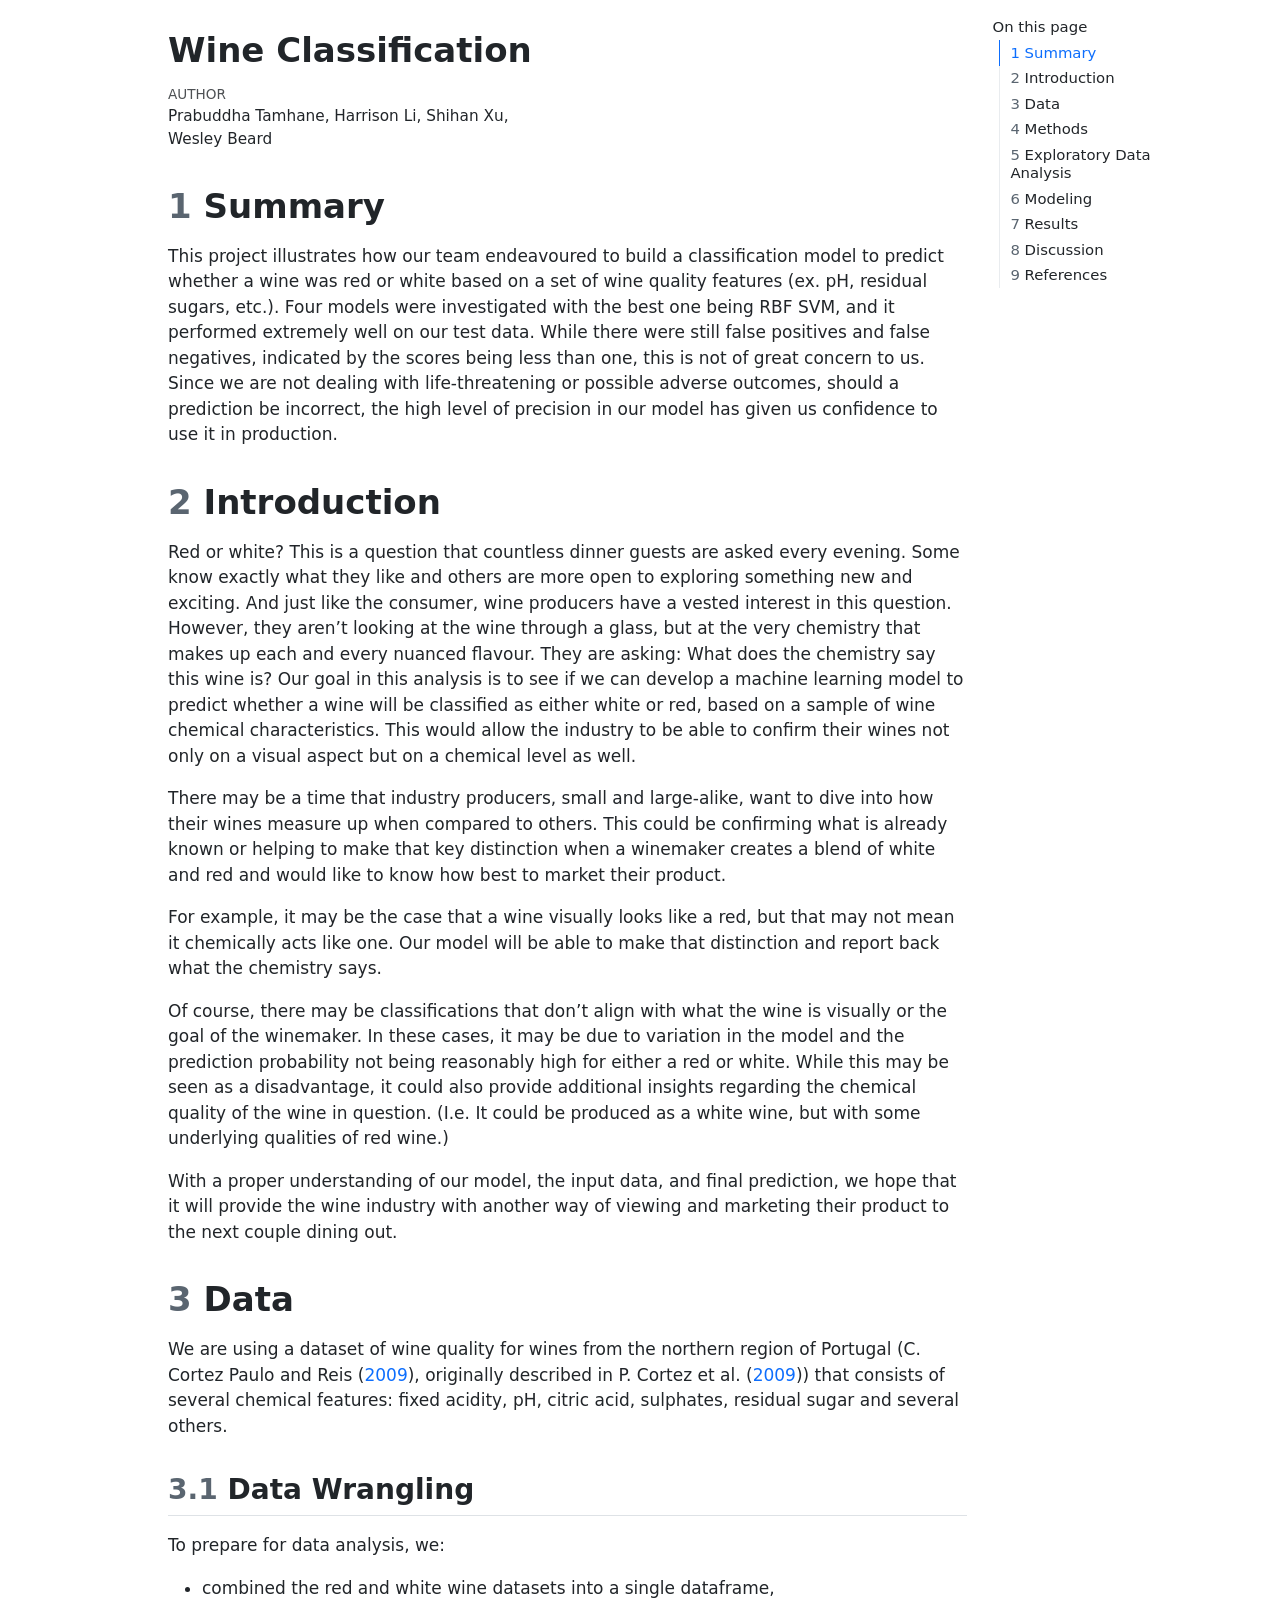
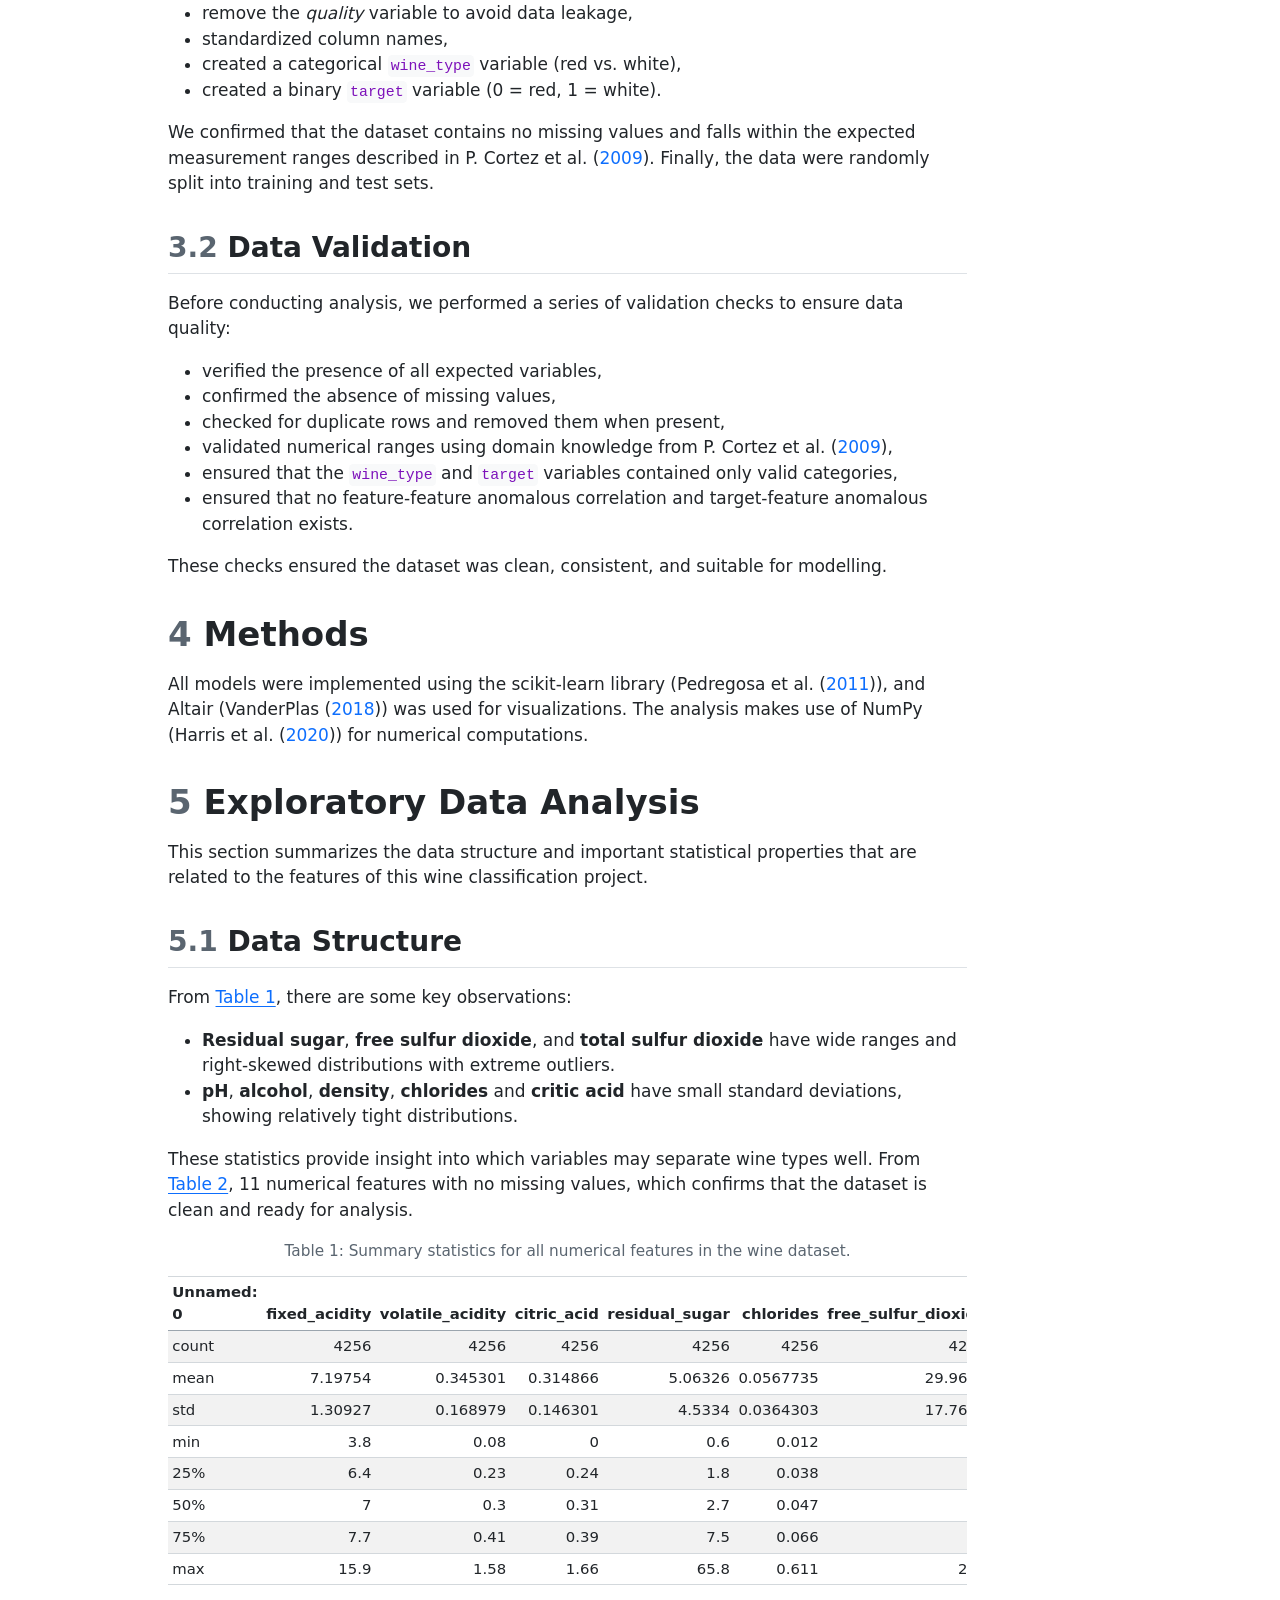
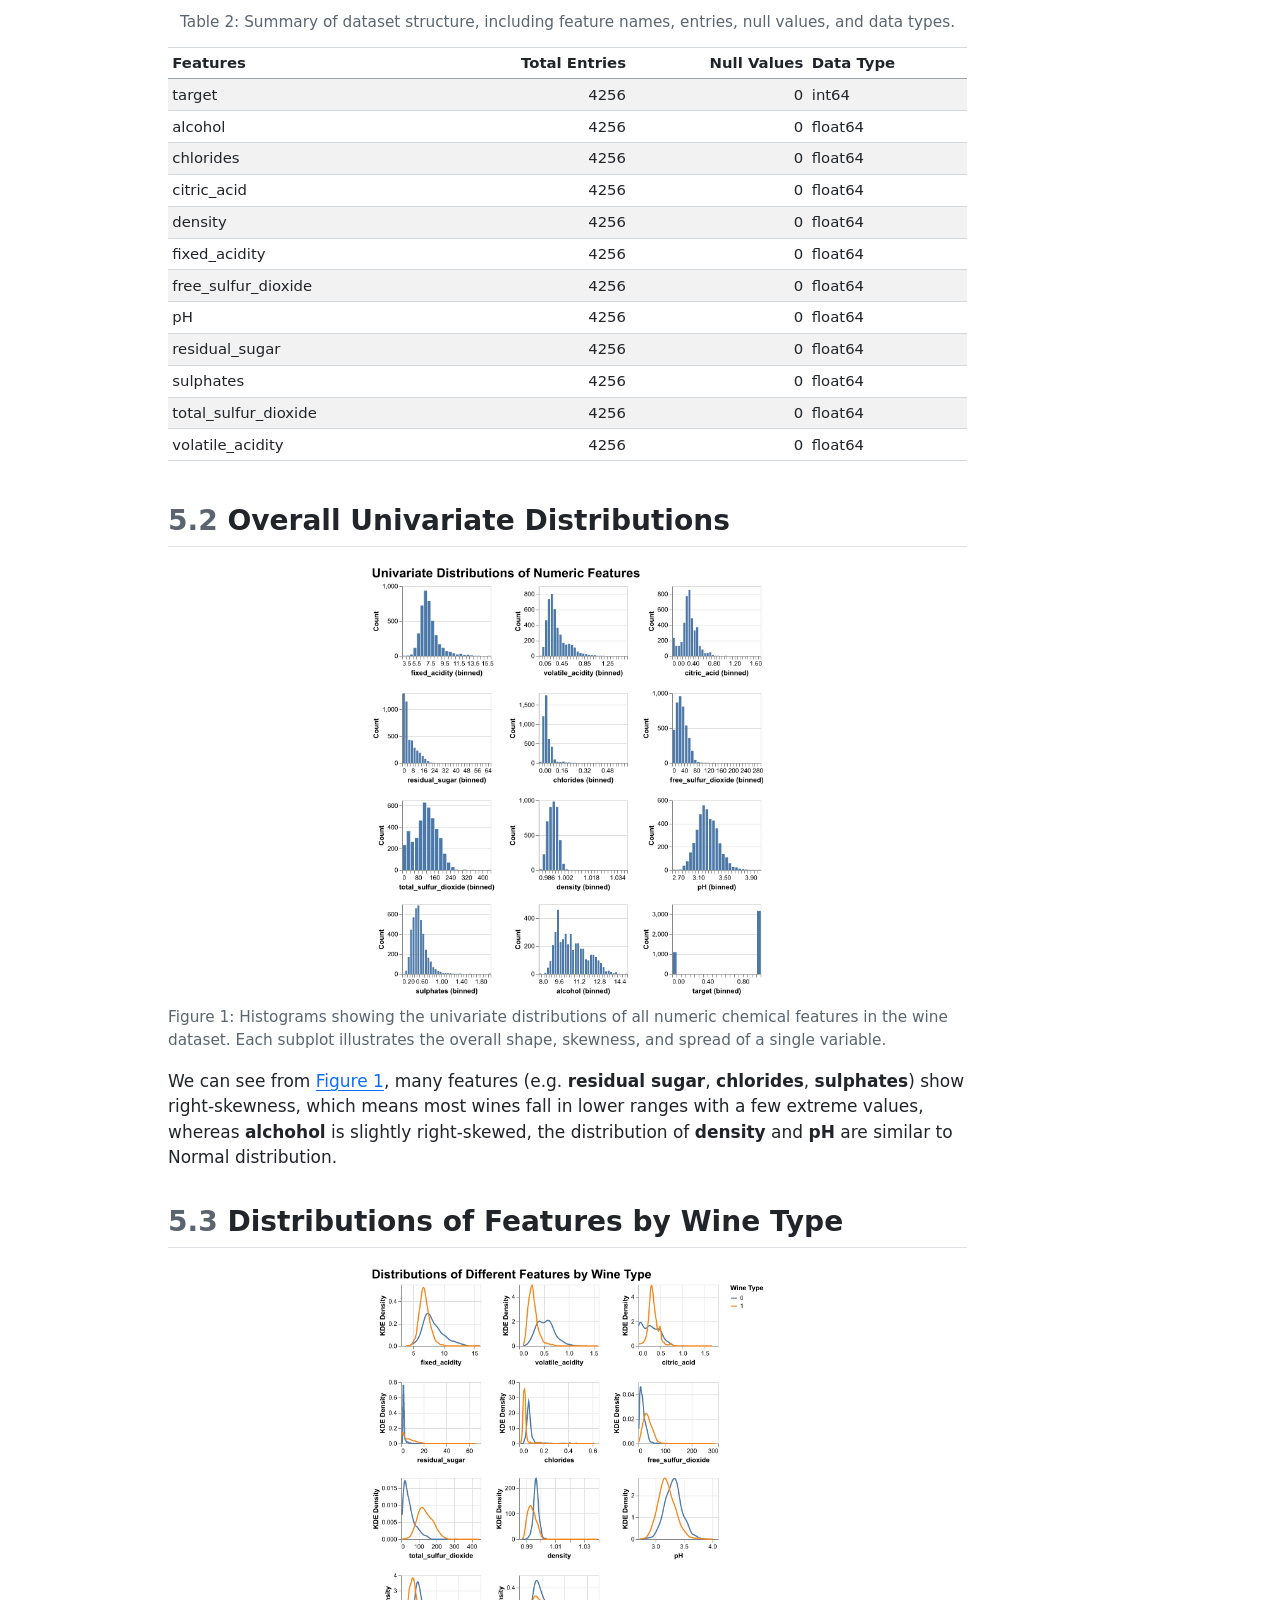
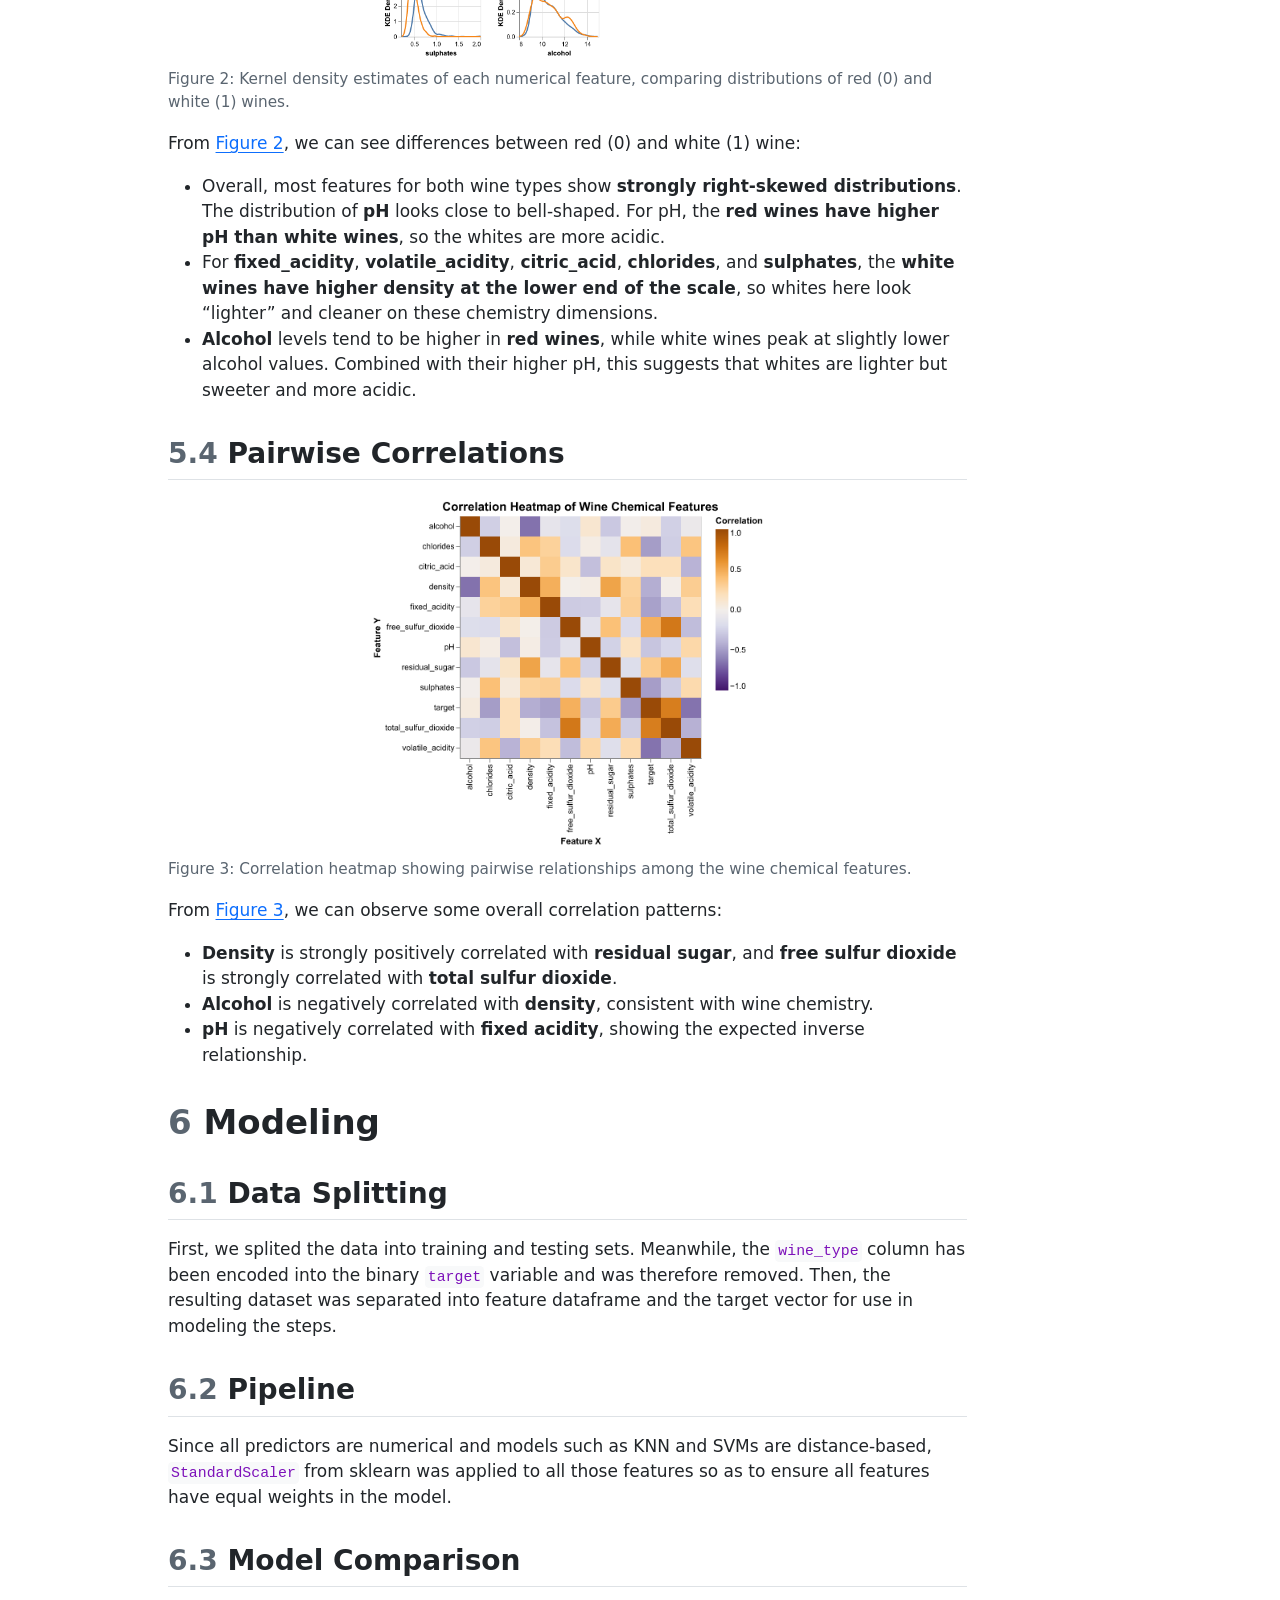
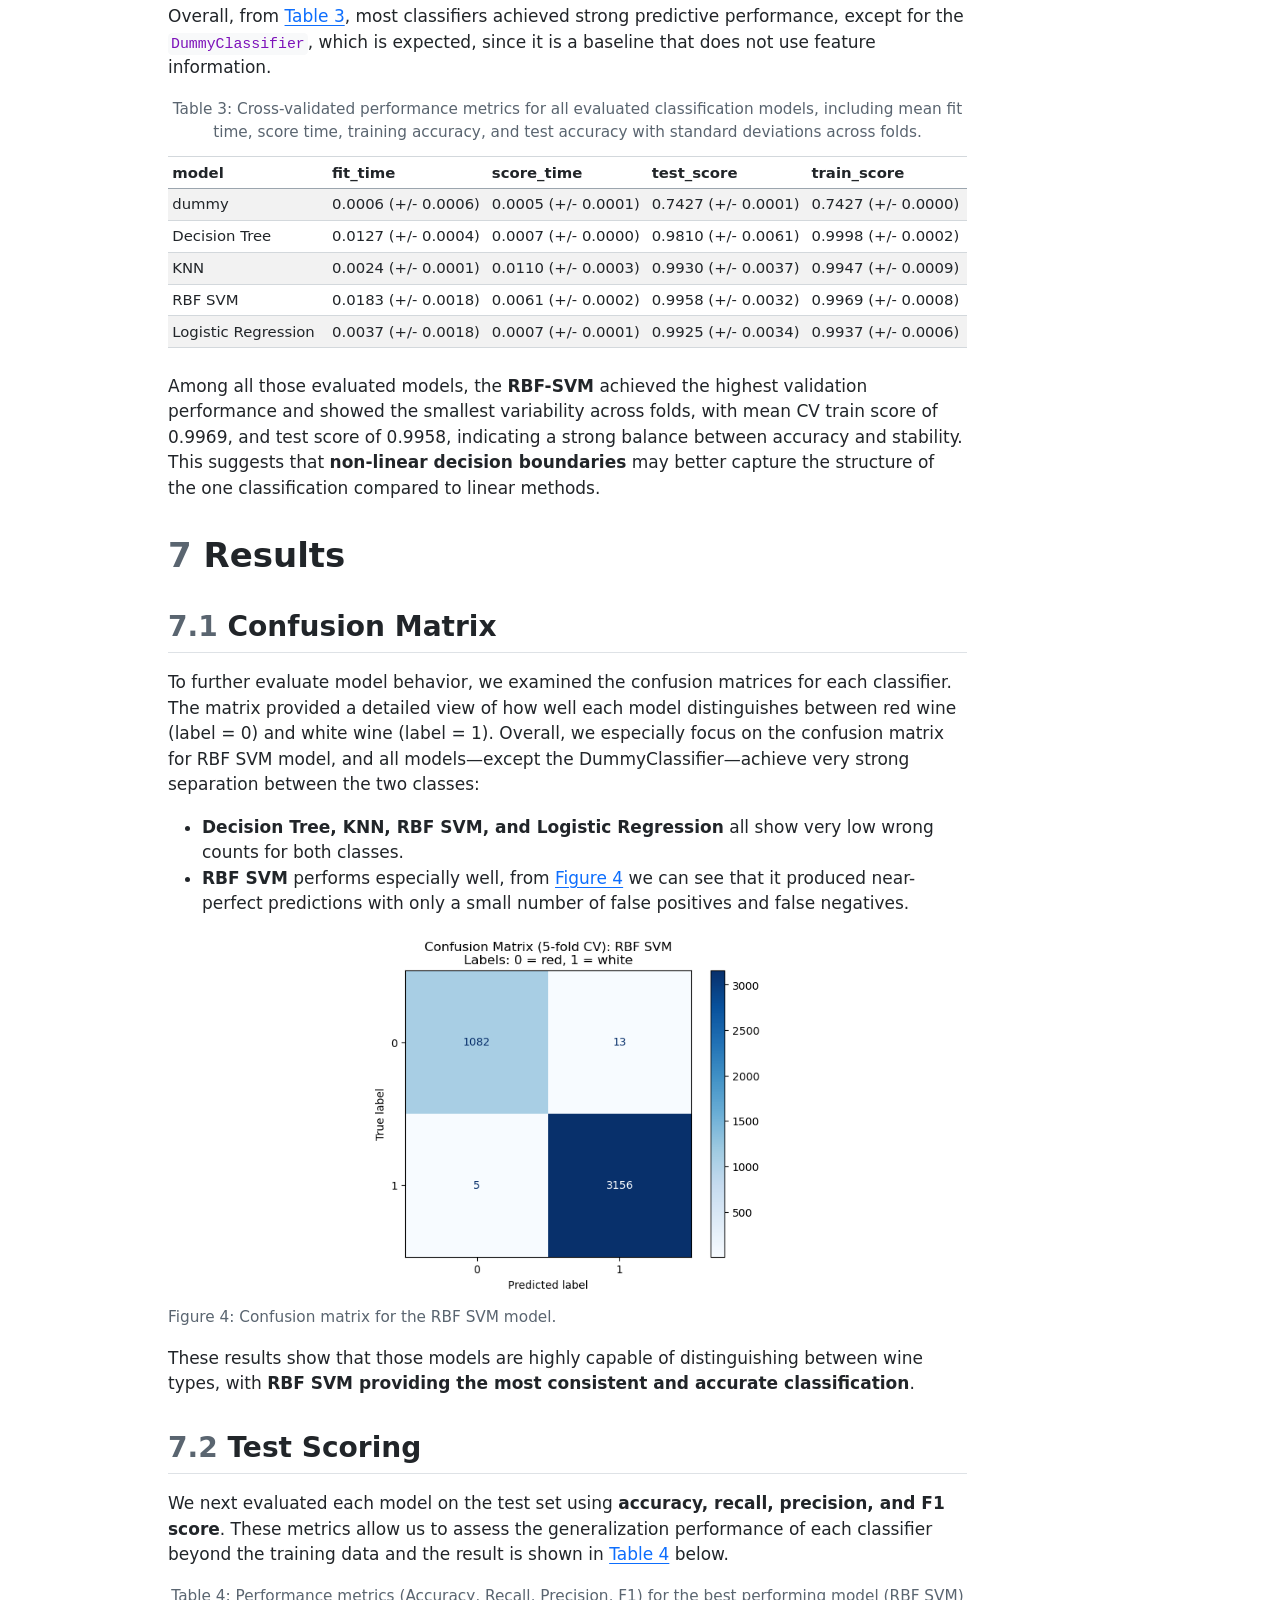
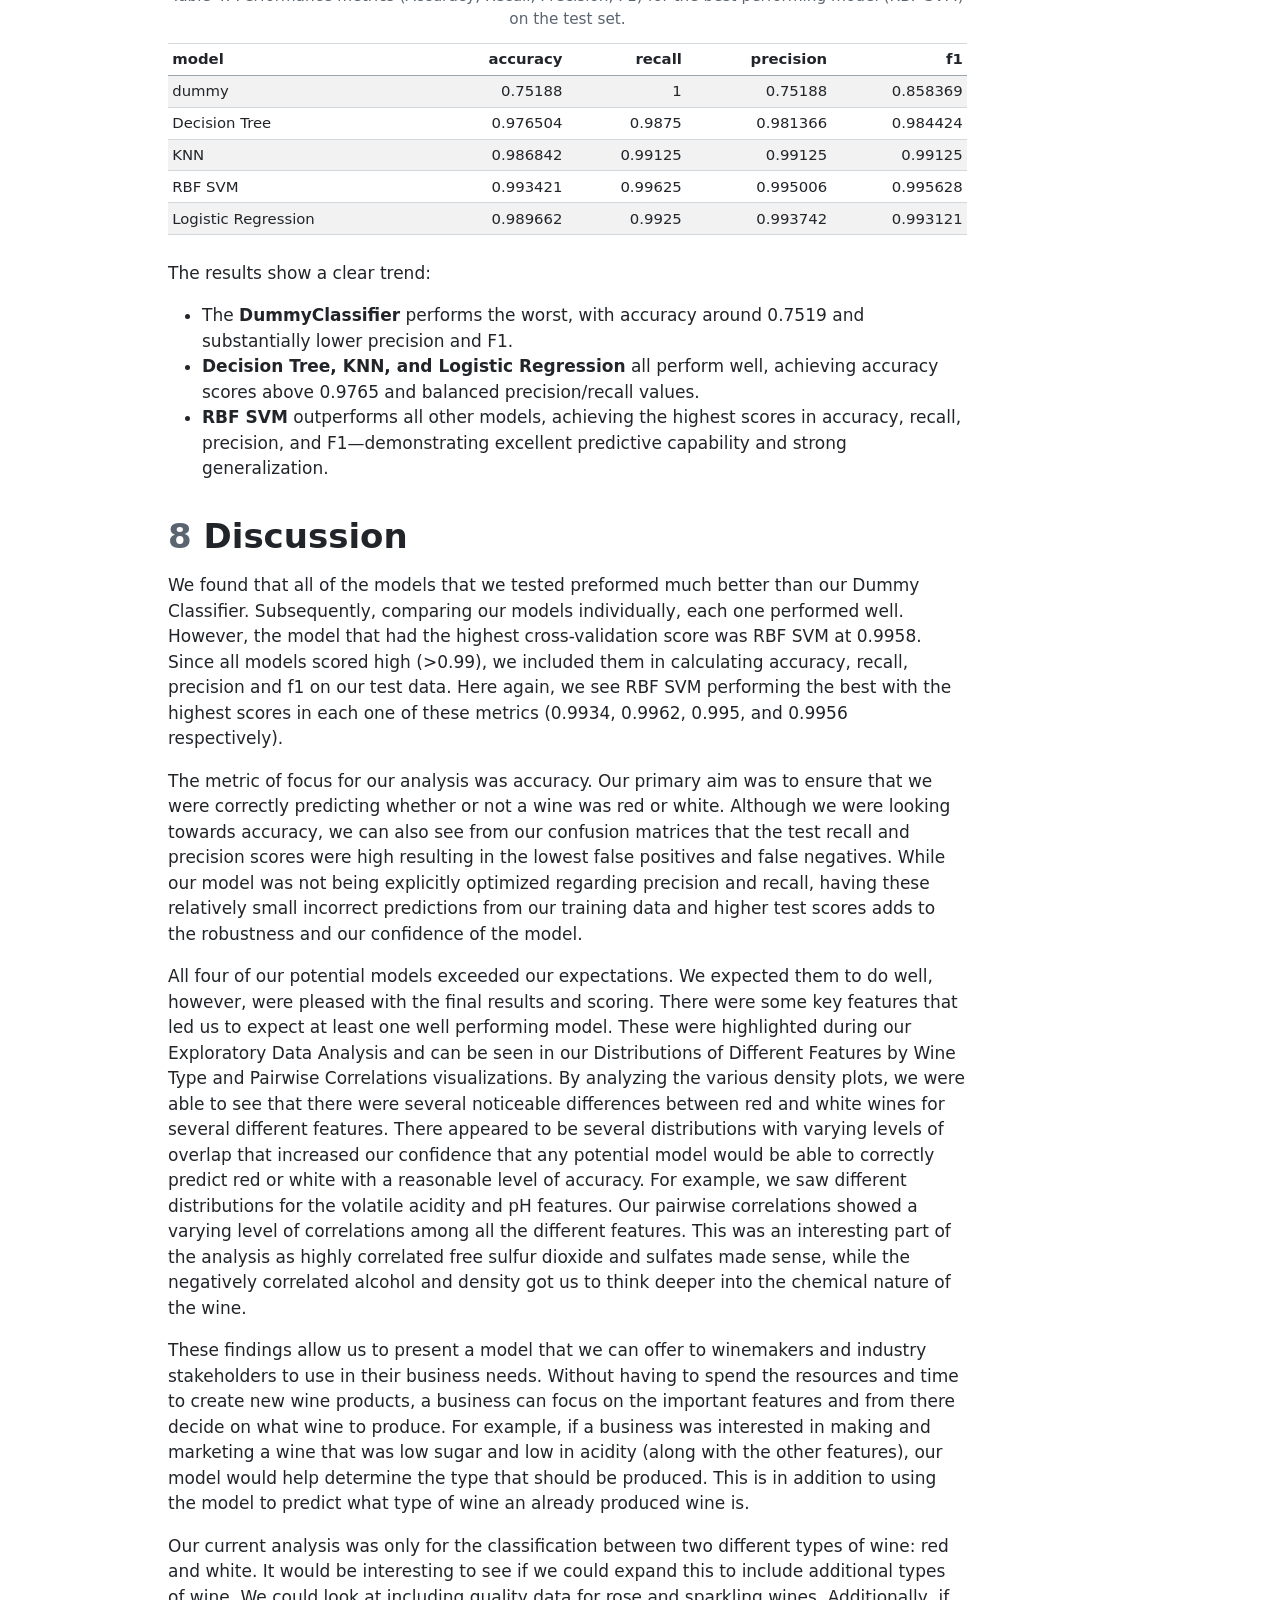
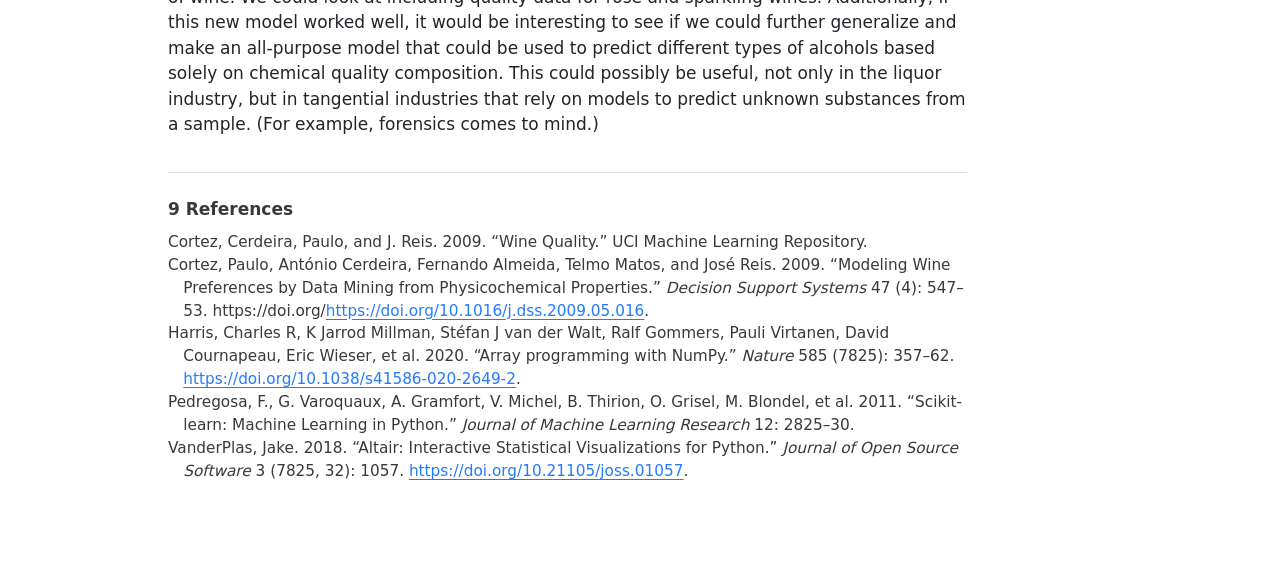
==== docs/reports/wine_classifier.html @ ef996191 "render report for quarto website and github pages" ====
<!DOCTYPE html>
<html xmlns="http://www.w3.org/1999/xhtml" lang="en" xml:lang="en"><head>

<meta charset="utf-8">
<meta name="generator" content="quarto-1.5.57">

<meta name="viewport" content="width=device-width, initial-scale=1.0, user-scalable=yes">

<meta name="author" content="Prabuddha Tamhane, Harrison Li, Shihan Xu, Wesley Beard">

<title>Wine Classification</title>
<style>
code{white-space: pre-wrap;}
span.smallcaps{font-variant: small-caps;}
div.columns{display: flex; gap: min(4vw, 1.5em);}
div.column{flex: auto; overflow-x: auto;}
div.hanging-indent{margin-left: 1.5em; text-indent: -1.5em;}
ul.task-list{list-style: none;}
ul.task-list li input[type="checkbox"] {
  width: 0.8em;
  margin: 0 0.8em 0.2em -1em; /* quarto-specific, see https://github.com/quarto-dev/quarto-cli/issues/4556 */ 
  vertical-align: middle;
}
/* CSS for citations */
div.csl-bib-body { }
div.csl-entry {
  clear: both;
  margin-bottom: 0em;
}
.hanging-indent div.csl-entry {
  margin-left:2em;
  text-indent:-2em;
}
div.csl-left-margin {
  min-width:2em;
  float:left;
}
div.csl-right-inline {
  margin-left:2em;
  padding-left:1em;
}
div.csl-indent {
  margin-left: 2em;
}</style>


<script src="../site_libs/quarto-nav/quarto-nav.js"></script>
<script src="../site_libs/clipboard/clipboard.min.js"></script>
<script src="../site_libs/quarto-search/autocomplete.umd.js"></script>
<script src="../site_libs/quarto-search/fuse.min.js"></script>
<script src="../site_libs/quarto-search/quarto-search.js"></script>
<meta name="quarto:offset" content="../">
<script src="../site_libs/quarto-html/quarto.js"></script>
<script src="../site_libs/quarto-html/popper.min.js"></script>
<script src="../site_libs/quarto-html/tippy.umd.min.js"></script>
<script src="../site_libs/quarto-html/anchor.min.js"></script>
<link href="../site_libs/quarto-html/tippy.css" rel="stylesheet">
<link href="../site_libs/quarto-html/quarto-syntax-highlighting.css" rel="stylesheet" id="quarto-text-highlighting-styles">
<script src="../site_libs/bootstrap/bootstrap.min.js"></script>
<link href="../site_libs/bootstrap/bootstrap-icons.css" rel="stylesheet">
<link href="../site_libs/bootstrap/bootstrap.min.css" rel="stylesheet" id="quarto-bootstrap" data-mode="light">
<script id="quarto-search-options" type="application/json">{
  "location": "sidebar",
  "copy-button": false,
  "collapse-after": 3,
  "panel-placement": "start",
  "type": "textbox",
  "limit": 50,
  "keyboard-shortcut": [
    "f",
    "/",
    "s"
  ],
  "show-item-context": false,
  "language": {
    "search-no-results-text": "No results",
    "search-matching-documents-text": "matching documents",
    "search-copy-link-title": "Copy link to search",
    "search-hide-matches-text": "Hide additional matches",
    "search-more-match-text": "more match in this document",
    "search-more-matches-text": "more matches in this document",
    "search-clear-button-title": "Clear",
    "search-text-placeholder": "",
    "search-detached-cancel-button-title": "Cancel",
    "search-submit-button-title": "Submit",
    "search-label": "Search"
  }
}</script>


</head>

<body>

<div id="quarto-search-results"></div>
<!-- content -->
<div id="quarto-content" class="quarto-container page-columns page-rows-contents page-layout-article">
<!-- sidebar -->
<!-- margin-sidebar -->
    <div id="quarto-margin-sidebar" class="sidebar margin-sidebar">
        <nav id="TOC" role="doc-toc" class="toc-active">
    <h2 id="toc-title">On this page</h2>
   
  <ul class="collapse">
  <li><a href="#summary" id="toc-summary" class="nav-link active" data-scroll-target="#summary"><span class="header-section-number">1</span> Summary</a></li>
  <li><a href="#introduction" id="toc-introduction" class="nav-link" data-scroll-target="#introduction"><span class="header-section-number">2</span> Introduction</a></li>
  <li><a href="#data" id="toc-data" class="nav-link" data-scroll-target="#data"><span class="header-section-number">3</span> Data</a>
  <ul class="collapse">
  <li><a href="#data-wrangling" id="toc-data-wrangling" class="nav-link" data-scroll-target="#data-wrangling"><span class="header-section-number">3.1</span> Data Wrangling</a></li>
  <li><a href="#data-validation" id="toc-data-validation" class="nav-link" data-scroll-target="#data-validation"><span class="header-section-number">3.2</span> Data Validation</a></li>
  </ul></li>
  <li><a href="#methods" id="toc-methods" class="nav-link" data-scroll-target="#methods"><span class="header-section-number">4</span> Methods</a></li>
  <li><a href="#exploratory-data-analysis" id="toc-exploratory-data-analysis" class="nav-link" data-scroll-target="#exploratory-data-analysis"><span class="header-section-number">5</span> Exploratory Data Analysis</a>
  <ul class="collapse">
  <li><a href="#data-structure" id="toc-data-structure" class="nav-link" data-scroll-target="#data-structure"><span class="header-section-number">5.1</span> Data Structure</a></li>
  <li><a href="#overall-univariate-distributions" id="toc-overall-univariate-distributions" class="nav-link" data-scroll-target="#overall-univariate-distributions"><span class="header-section-number">5.2</span> Overall Univariate Distributions</a></li>
  <li><a href="#distributions-of-features-by-wine-type" id="toc-distributions-of-features-by-wine-type" class="nav-link" data-scroll-target="#distributions-of-features-by-wine-type"><span class="header-section-number">5.3</span> Distributions of Features by Wine Type</a></li>
  <li><a href="#pairwise-correlations" id="toc-pairwise-correlations" class="nav-link" data-scroll-target="#pairwise-correlations"><span class="header-section-number">5.4</span> Pairwise Correlations</a></li>
  </ul></li>
  <li><a href="#modeling" id="toc-modeling" class="nav-link" data-scroll-target="#modeling"><span class="header-section-number">6</span> Modeling</a>
  <ul class="collapse">
  <li><a href="#data-splitting" id="toc-data-splitting" class="nav-link" data-scroll-target="#data-splitting"><span class="header-section-number">6.1</span> Data Splitting</a></li>
  <li><a href="#pipeline" id="toc-pipeline" class="nav-link" data-scroll-target="#pipeline"><span class="header-section-number">6.2</span> Pipeline</a></li>
  <li><a href="#model-comparison" id="toc-model-comparison" class="nav-link" data-scroll-target="#model-comparison"><span class="header-section-number">6.3</span> Model Comparison</a></li>
  </ul></li>
  <li><a href="#results" id="toc-results" class="nav-link" data-scroll-target="#results"><span class="header-section-number">7</span> Results</a>
  <ul class="collapse">
  <li><a href="#confusion-matrix" id="toc-confusion-matrix" class="nav-link" data-scroll-target="#confusion-matrix"><span class="header-section-number">7.1</span> Confusion Matrix</a></li>
  <li><a href="#test-scoring" id="toc-test-scoring" class="nav-link" data-scroll-target="#test-scoring"><span class="header-section-number">7.2</span> Test Scoring</a></li>
  </ul></li>
  <li><a href="#discussion" id="toc-discussion" class="nav-link" data-scroll-target="#discussion"><span class="header-section-number">8</span> Discussion</a></li>
  <li><a href="#references" id="toc-references" class="nav-link" data-scroll-target="#references"><span class="header-section-number">9</span> References</a></li>
  </ul>
</nav>
    </div>
<!-- main -->
<main class="content" id="quarto-document-content">

<header id="title-block-header" class="quarto-title-block default">
<div class="quarto-title">
<h1 class="title">Wine Classification</h1>
</div>



<div class="quarto-title-meta">

    <div>
    <div class="quarto-title-meta-heading">Author</div>
    <div class="quarto-title-meta-contents">
             <p>Prabuddha Tamhane, Harrison Li, Shihan Xu, Wesley Beard </p>
          </div>
  </div>
    
  
    
  </div>
  


</header>


<section id="summary" class="level1" data-number="1">
<h1 data-number="1"><span class="header-section-number">1</span> Summary</h1>
<p>This project illustrates how our team endeavoured to build a classification model to predict whether a wine was red or white based on a set of wine quality features (ex. pH, residual sugars, etc.). Four models were investigated with the best one being RBF SVM, and it performed extremely well on our test data. While there were still false positives and false negatives, indicated by the scores being less than one, this is not of great concern to us. Since we are not dealing with life-threatening or possible adverse outcomes, should a prediction be incorrect, the high level of precision in our model has given us confidence to use it in production.</p>
</section>
<section id="introduction" class="level1" data-number="2">
<h1 data-number="2"><span class="header-section-number">2</span> Introduction</h1>
<p>Red or white? This is a question that countless dinner guests are asked every evening. Some know exactly what they like and others are more open to exploring something new and exciting. And just like the consumer, wine producers have a vested interest in this question. However, they aren’t looking at the wine through a glass, but at the very chemistry that makes up each and every nuanced flavour. They are asking: What does the chemistry say this wine is? Our goal in this analysis is to see if we can develop a machine learning model to predict whether a wine will be classified as either white or red, based on a sample of wine chemical characteristics. This would allow the industry to be able to confirm their wines not only on a visual aspect but on a chemical level as well.</p>
<p>There may be a time that industry producers, small and large-alike, want to dive into how their wines measure up when compared to others. This could be confirming what is already known or helping to make that key distinction when a winemaker creates a blend of white and red and would like to know how best to market their product.</p>
<p>For example, it may be the case that a wine visually looks like a red, but that may not mean it chemically acts like one. Our model will be able to make that distinction and report back what the chemistry says.</p>
<p>Of course, there may be classifications that don’t align with what the wine is visually or the goal of the winemaker. In these cases, it may be due to variation in the model and the prediction probability not being reasonably high for either a red or white. While this may be seen as a disadvantage, it could also provide additional insights regarding the chemical quality of the wine in question. (I.e. It could be produced as a white wine, but with some underlying qualities of red wine.)</p>
<p>With a proper understanding of our model, the input data, and final prediction, we hope that it will provide the wine industry with another way of viewing and marketing their product to the next couple dining out.</p>
</section>
<section id="data" class="level1" data-number="3">
<h1 data-number="3"><span class="header-section-number">3</span> Data</h1>
<p>We are using a dataset of wine quality for wines from the northern region of Portugal (<span class="citation" data-cites="wine_data">C. Cortez Paulo and Reis (<a href="#ref-wine_data" role="doc-biblioref">2009</a>)</span>, originally described in <span class="citation" data-cites="wine_paper">P. Cortez et al. (<a href="#ref-wine_paper" role="doc-biblioref">2009</a>)</span>) that consists of several chemical features: fixed acidity, pH, citric acid, sulphates, residual sugar and several others.</p>
<section id="data-wrangling" class="level2" data-number="3.1">
<h2 data-number="3.1" class="anchored" data-anchor-id="data-wrangling"><span class="header-section-number">3.1</span> Data Wrangling</h2>
<p>To prepare for data analysis, we:</p>
<ul>
<li>combined the red and white wine datasets into a single dataframe,</li>
<li>remove the <em>quality</em> variable to avoid data leakage,</li>
<li>standardized column names,</li>
<li>created a categorical <code>wine_type</code> variable (red vs.&nbsp;white),</li>
<li>created a binary <code>target</code> variable (0 = red, 1 = white).</li>
</ul>
<p>We confirmed that the dataset contains no missing values and falls within the expected measurement ranges described in <span class="citation" data-cites="wine_paper">P. Cortez et al. (<a href="#ref-wine_paper" role="doc-biblioref">2009</a>)</span>. Finally, the data were randomly split into training and test sets.</p>
</section>
<section id="data-validation" class="level2" data-number="3.2">
<h2 data-number="3.2" class="anchored" data-anchor-id="data-validation"><span class="header-section-number">3.2</span> Data Validation</h2>
<p>Before conducting analysis, we performed a series of validation checks to ensure data quality:</p>
<ul>
<li>verified the presence of all expected variables,</li>
<li>confirmed the absence of missing values,</li>
<li>checked for duplicate rows and removed them when present,</li>
<li>validated numerical ranges using domain knowledge from <span class="citation" data-cites="wine_paper">P. Cortez et al. (<a href="#ref-wine_paper" role="doc-biblioref">2009</a>)</span>,</li>
<li>ensured that the <code>wine_type</code> and <code>target</code> variables contained only valid categories,</li>
<li>ensured that no feature-feature anomalous correlation and target-feature anomalous correlation exists.</li>
</ul>
<p>These checks ensured the dataset was clean, consistent, and suitable for modelling.</p>
</section>
</section>
<section id="methods" class="level1" data-number="4">
<h1 data-number="4"><span class="header-section-number">4</span> Methods</h1>
<p>All models were implemented using the scikit-learn library (<span class="citation" data-cites="scikit-learn">Pedregosa et al. (<a href="#ref-scikit-learn" role="doc-biblioref">2011</a>)</span>), and Altair (<span class="citation" data-cites="altair">VanderPlas (<a href="#ref-altair" role="doc-biblioref">2018</a>)</span>) was used for visualizations. The analysis makes use of NumPy (<span class="citation" data-cites="numpy">Harris et al. (<a href="#ref-numpy" role="doc-biblioref">2020</a>)</span>) for numerical computations.</p>
</section>
<section id="exploratory-data-analysis" class="level1" data-number="5">
<h1 data-number="5"><span class="header-section-number">5</span> Exploratory Data Analysis</h1>
<p>This section summarizes the data structure and important statistical properties that are related to the features of this wine classification project.</p>
<section id="data-structure" class="level2" data-number="5.1">
<h2 data-number="5.1" class="anchored" data-anchor-id="data-structure"><span class="header-section-number">5.1</span> Data Structure</h2>
<p>From <a href="#tbl-data-summary" class="quarto-xref">Table&nbsp;1</a>, there are some key observations:</p>
<ul>
<li><strong>Residual sugar</strong>, <strong>free sulfur dioxide</strong>, and <strong>total sulfur dioxide</strong> have wide ranges and right-skewed distributions with extreme outliers.</li>
<li><strong>pH</strong>, <strong>alcohol</strong>, <strong>density</strong>, <strong>chlorides</strong> and <strong>critic acid</strong> have small standard deviations, showing relatively tight distributions.</li>
</ul>
<p>These statistics provide insight into which variables may separate wine types well. From <a href="#tbl-data-structure" class="quarto-xref">Table&nbsp;2</a>, 11 numerical features with no missing values, which confirms that the dataset is clean and ready for analysis.</p>
<div class="cell" data-execution_count="2">
<div id="tbl-data-summary" class="cell quarto-float quarto-figure quarto-figure-center anchored" data-execution_count="2">
<figure class="quarto-float quarto-float-tbl figure">
<figcaption class="quarto-float-caption-top quarto-float-caption quarto-float-tbl" id="tbl-data-summary-caption-0ceaefa1-69ba-4598-a22c-09a6ac19f8ca">
Table&nbsp;1: Summary statistics for all numerical features in the wine dataset.
</figcaption>
<div aria-describedby="tbl-data-summary-caption-0ceaefa1-69ba-4598-a22c-09a6ac19f8ca">
<div class="cell-output cell-output-display cell-output-markdown" data-execution_count="2">
<table class="do-not-create-environment cell caption-top table table-sm table-striped small">
<colgroup>
<col style="width: 6%">
<col style="width: 8%">
<col style="width: 9%">
<col style="width: 7%">
<col style="width: 8%">
<col style="width: 6%">
<col style="width: 10%">
<col style="width: 11%">
<col style="width: 7%">
<col style="width: 6%">
<col style="width: 6%">
<col style="width: 5%">
<col style="width: 6%">
</colgroup>
<thead>
<tr class="header">
<th style="text-align: left;">Unnamed: 0</th>
<th style="text-align: right;">fixed_acidity</th>
<th style="text-align: right;">volatile_acidity</th>
<th style="text-align: right;">citric_acid</th>
<th style="text-align: right;">residual_sugar</th>
<th style="text-align: right;">chlorides</th>
<th style="text-align: right;">free_sulfur_dioxide</th>
<th style="text-align: right;">total_sulfur_dioxide</th>
<th style="text-align: right;">density</th>
<th style="text-align: right;">pH</th>
<th style="text-align: right;">sulphates</th>
<th style="text-align: right;">alcohol</th>
<th style="text-align: right;">target</th>
</tr>
</thead>
<tbody>
<tr class="odd">
<td style="text-align: left;">count</td>
<td style="text-align: right;">4256</td>
<td style="text-align: right;">4256</td>
<td style="text-align: right;">4256</td>
<td style="text-align: right;">4256</td>
<td style="text-align: right;">4256</td>
<td style="text-align: right;">4256</td>
<td style="text-align: right;">4256</td>
<td style="text-align: right;">4256</td>
<td style="text-align: right;">4256</td>
<td style="text-align: right;">4256</td>
<td style="text-align: right;">4256</td>
<td style="text-align: right;">4256</td>
</tr>
<tr class="even">
<td style="text-align: left;">mean</td>
<td style="text-align: right;">7.19754</td>
<td style="text-align: right;">0.345301</td>
<td style="text-align: right;">0.314866</td>
<td style="text-align: right;">5.06326</td>
<td style="text-align: right;">0.0567735</td>
<td style="text-align: right;">29.9641</td>
<td style="text-align: right;">113.751</td>
<td style="text-align: right;">0.994537</td>
<td style="text-align: right;">3.22858</td>
<td style="text-align: right;">0.533609</td>
<td style="text-align: right;">10.5558</td>
<td style="text-align: right;">0.742716</td>
</tr>
<tr class="odd">
<td style="text-align: left;">std</td>
<td style="text-align: right;">1.30927</td>
<td style="text-align: right;">0.168979</td>
<td style="text-align: right;">0.146301</td>
<td style="text-align: right;">4.5334</td>
<td style="text-align: right;">0.0364303</td>
<td style="text-align: right;">17.7682</td>
<td style="text-align: right;">56.7417</td>
<td style="text-align: right;">0.00296598</td>
<td style="text-align: right;">0.161483</td>
<td style="text-align: right;">0.148742</td>
<td style="text-align: right;">1.18807</td>
<td style="text-align: right;">0.437188</td>
</tr>
<tr class="even">
<td style="text-align: left;">min</td>
<td style="text-align: right;">3.8</td>
<td style="text-align: right;">0.08</td>
<td style="text-align: right;">0</td>
<td style="text-align: right;">0.6</td>
<td style="text-align: right;">0.012</td>
<td style="text-align: right;">1</td>
<td style="text-align: right;">6</td>
<td style="text-align: right;">0.98711</td>
<td style="text-align: right;">2.72</td>
<td style="text-align: right;">0.22</td>
<td style="text-align: right;">8</td>
<td style="text-align: right;">0</td>
</tr>
<tr class="odd">
<td style="text-align: left;">25%</td>
<td style="text-align: right;">6.4</td>
<td style="text-align: right;">0.23</td>
<td style="text-align: right;">0.24</td>
<td style="text-align: right;">1.8</td>
<td style="text-align: right;">0.038</td>
<td style="text-align: right;">16</td>
<td style="text-align: right;">73</td>
<td style="text-align: right;">0.99226</td>
<td style="text-align: right;">3.12</td>
<td style="text-align: right;">0.43</td>
<td style="text-align: right;">9.5</td>
<td style="text-align: right;">0</td>
</tr>
<tr class="even">
<td style="text-align: left;">50%</td>
<td style="text-align: right;">7</td>
<td style="text-align: right;">0.3</td>
<td style="text-align: right;">0.31</td>
<td style="text-align: right;">2.7</td>
<td style="text-align: right;">0.047</td>
<td style="text-align: right;">28</td>
<td style="text-align: right;">116</td>
<td style="text-align: right;">0.994685</td>
<td style="text-align: right;">3.22</td>
<td style="text-align: right;">0.51</td>
<td style="text-align: right;">10.4</td>
<td style="text-align: right;">1</td>
</tr>
<tr class="odd">
<td style="text-align: left;">75%</td>
<td style="text-align: right;">7.7</td>
<td style="text-align: right;">0.41</td>
<td style="text-align: right;">0.39</td>
<td style="text-align: right;">7.5</td>
<td style="text-align: right;">0.066</td>
<td style="text-align: right;">41</td>
<td style="text-align: right;">154</td>
<td style="text-align: right;">0.99675</td>
<td style="text-align: right;">3.33</td>
<td style="text-align: right;">0.6</td>
<td style="text-align: right;">11.4</td>
<td style="text-align: right;">1</td>
</tr>
<tr class="even">
<td style="text-align: left;">max</td>
<td style="text-align: right;">15.9</td>
<td style="text-align: right;">1.58</td>
<td style="text-align: right;">1.66</td>
<td style="text-align: right;">65.8</td>
<td style="text-align: right;">0.611</td>
<td style="text-align: right;">289</td>
<td style="text-align: right;">440</td>
<td style="text-align: right;">1.03898</td>
<td style="text-align: right;">4.01</td>
<td style="text-align: right;">2</td>
<td style="text-align: right;">14.9</td>
<td style="text-align: right;">1</td>
</tr>
</tbody>
</table>
</div>
</div>
</figure>
</div>
</div>
<div class="cell" data-execution_count="3">
<div id="tbl-data-structure" class="cell quarto-float quarto-figure quarto-figure-center anchored" data-execution_count="3">
<figure class="quarto-float quarto-float-tbl figure">
<figcaption class="quarto-float-caption-top quarto-float-caption quarto-float-tbl" id="tbl-data-structure-caption-0ceaefa1-69ba-4598-a22c-09a6ac19f8ca">
Table&nbsp;2: Summary of dataset structure, including feature names, entries, null values, and data types.
</figcaption>
<div aria-describedby="tbl-data-structure-caption-0ceaefa1-69ba-4598-a22c-09a6ac19f8ca">
<div class="cell-output cell-output-display cell-output-markdown" data-execution_count="3">
<table class="do-not-create-environment cell caption-top table table-sm table-striped small">
<thead>
<tr class="header">
<th style="text-align: left;">Features</th>
<th style="text-align: right;">Total Entries</th>
<th style="text-align: right;">Null Values</th>
<th style="text-align: left;">Data Type</th>
</tr>
</thead>
<tbody>
<tr class="odd">
<td style="text-align: left;">target</td>
<td style="text-align: right;">4256</td>
<td style="text-align: right;">0</td>
<td style="text-align: left;">int64</td>
</tr>
<tr class="even">
<td style="text-align: left;">alcohol</td>
<td style="text-align: right;">4256</td>
<td style="text-align: right;">0</td>
<td style="text-align: left;">float64</td>
</tr>
<tr class="odd">
<td style="text-align: left;">chlorides</td>
<td style="text-align: right;">4256</td>
<td style="text-align: right;">0</td>
<td style="text-align: left;">float64</td>
</tr>
<tr class="even">
<td style="text-align: left;">citric_acid</td>
<td style="text-align: right;">4256</td>
<td style="text-align: right;">0</td>
<td style="text-align: left;">float64</td>
</tr>
<tr class="odd">
<td style="text-align: left;">density</td>
<td style="text-align: right;">4256</td>
<td style="text-align: right;">0</td>
<td style="text-align: left;">float64</td>
</tr>
<tr class="even">
<td style="text-align: left;">fixed_acidity</td>
<td style="text-align: right;">4256</td>
<td style="text-align: right;">0</td>
<td style="text-align: left;">float64</td>
</tr>
<tr class="odd">
<td style="text-align: left;">free_sulfur_dioxide</td>
<td style="text-align: right;">4256</td>
<td style="text-align: right;">0</td>
<td style="text-align: left;">float64</td>
</tr>
<tr class="even">
<td style="text-align: left;">pH</td>
<td style="text-align: right;">4256</td>
<td style="text-align: right;">0</td>
<td style="text-align: left;">float64</td>
</tr>
<tr class="odd">
<td style="text-align: left;">residual_sugar</td>
<td style="text-align: right;">4256</td>
<td style="text-align: right;">0</td>
<td style="text-align: left;">float64</td>
</tr>
<tr class="even">
<td style="text-align: left;">sulphates</td>
<td style="text-align: right;">4256</td>
<td style="text-align: right;">0</td>
<td style="text-align: left;">float64</td>
</tr>
<tr class="odd">
<td style="text-align: left;">total_sulfur_dioxide</td>
<td style="text-align: right;">4256</td>
<td style="text-align: right;">0</td>
<td style="text-align: left;">float64</td>
</tr>
<tr class="even">
<td style="text-align: left;">volatile_acidity</td>
<td style="text-align: right;">4256</td>
<td style="text-align: right;">0</td>
<td style="text-align: left;">float64</td>
</tr>
</tbody>
</table>
</div>
</div>
</figure>
</div>
</div>
</section>
<section id="overall-univariate-distributions" class="level2" data-number="5.2">
<h2 data-number="5.2" class="anchored" data-anchor-id="overall-univariate-distributions"><span class="header-section-number">5.2</span> Overall Univariate Distributions</h2>
<div id="fig-univariate-dist" class="quarto-float quarto-figure quarto-figure-center anchored">
<figure class="quarto-float quarto-float-fig figure">
<div aria-describedby="fig-univariate-dist-caption-0ceaefa1-69ba-4598-a22c-09a6ac19f8ca">
<img src="../results/figures/hist_univariate_distributions.png" class="img-fluid figure-img" style="width:50.0%">
</div>
<figcaption class="quarto-float-caption-bottom quarto-float-caption quarto-float-fig" id="fig-univariate-dist-caption-0ceaefa1-69ba-4598-a22c-09a6ac19f8ca">
Figure&nbsp;1: Histograms showing the univariate distributions of all numeric chemical features in the wine dataset. Each subplot illustrates the overall shape, skewness, and spread of a single variable.
</figcaption>
</figure>
</div>
<p>We can see from <a href="#fig-univariate-dist" class="quarto-xref">Figure&nbsp;1</a>, many features (e.g.&nbsp;<strong>residual sugar</strong>, <strong>chlorides</strong>, <strong>sulphates</strong>) show right-skewness, which means most wines fall in lower ranges with a few extreme values, whereas <strong>alchohol</strong> is slightly right-skewed, the distribution of <strong>density</strong> and <strong>pH</strong> are similar to Normal distribution.</p>
</section>
<section id="distributions-of-features-by-wine-type" class="level2" data-number="5.3">
<h2 data-number="5.3" class="anchored" data-anchor-id="distributions-of-features-by-wine-type"><span class="header-section-number">5.3</span> Distributions of Features by Wine Type</h2>
<div id="fig-kde-dist" class="quarto-float quarto-figure quarto-figure-center anchored">
<figure class="quarto-float quarto-float-fig figure">
<div aria-describedby="fig-kde-dist-caption-0ceaefa1-69ba-4598-a22c-09a6ac19f8ca">
<img src="../results/figures/distributions_of_features.png" class="img-fluid figure-img" style="width:50.0%">
</div>
<figcaption class="quarto-float-caption-bottom quarto-float-caption quarto-float-fig" id="fig-kde-dist-caption-0ceaefa1-69ba-4598-a22c-09a6ac19f8ca">
Figure&nbsp;2: Kernel density estimates of each numerical feature, comparing distributions of red (0) and white (1) wines.
</figcaption>
</figure>
</div>
<p>From <a href="#fig-kde-dist" class="quarto-xref">Figure&nbsp;2</a>, we can see differences between red (0) and white (1) wine:</p>
<ul>
<li>Overall, most features for both wine types show <strong>strongly right-skewed distributions</strong>. The distribution of <strong>pH</strong> looks close to bell-shaped. For pH, the <strong>red wines have higher pH than white wines</strong>, so the whites are more acidic.</li>
<li>For <strong>fixed_acidity</strong>, <strong>volatile_acidity</strong>, <strong>citric_acid</strong>, <strong>chlorides</strong>, and <strong>sulphates</strong>, the <strong>white wines have higher density at the lower end of the scale</strong>, so whites here look “lighter” and cleaner on these chemistry dimensions.</li>
<li><strong>Alcohol</strong> levels tend to be higher in <strong>red wines</strong>, while white wines peak at slightly lower alcohol values. Combined with their higher pH, this suggests that whites are lighter but sweeter and more acidic.</li>
</ul>
</section>
<section id="pairwise-correlations" class="level2" data-number="5.4">
<h2 data-number="5.4" class="anchored" data-anchor-id="pairwise-correlations"><span class="header-section-number">5.4</span> Pairwise Correlations</h2>
<div id="fig-correlation" class="quarto-float quarto-figure quarto-figure-center anchored">
<figure class="quarto-float quarto-float-fig figure">
<div aria-describedby="fig-correlation-caption-0ceaefa1-69ba-4598-a22c-09a6ac19f8ca">
<img src="../results/figures/pairwise_correlations.png" class="img-fluid figure-img" style="width:50.0%">
</div>
<figcaption class="quarto-float-caption-bottom quarto-float-caption quarto-float-fig" id="fig-correlation-caption-0ceaefa1-69ba-4598-a22c-09a6ac19f8ca">
Figure&nbsp;3: Correlation heatmap showing pairwise relationships among the wine chemical features.
</figcaption>
</figure>
</div>
<p>From <a href="#fig-correlation" class="quarto-xref">Figure&nbsp;3</a>, we can observe some overall correlation patterns:</p>
<ul>
<li><strong>Density</strong> is strongly positively correlated with <strong>residual sugar</strong>, and <strong>free sulfur dioxide</strong> is strongly correlated with <strong>total sulfur dioxide</strong>.</li>
<li><strong>Alcohol</strong> is negatively correlated with <strong>density</strong>, consistent with wine chemistry.</li>
<li><strong>pH</strong> is negatively correlated with <strong>fixed acidity</strong>, showing the expected inverse relationship.</li>
</ul>
</section>
</section>
<section id="modeling" class="level1" data-number="6">
<h1 data-number="6"><span class="header-section-number">6</span> Modeling</h1>
<section id="data-splitting" class="level2" data-number="6.1">
<h2 data-number="6.1" class="anchored" data-anchor-id="data-splitting"><span class="header-section-number">6.1</span> Data Splitting</h2>
<p>First, we splited the data into training and testing sets. Meanwhile, the <code>wine_type</code> column has been encoded into the binary <code>target</code> variable and was therefore removed. Then, the resulting dataset was separated into feature dataframe and the target vector for use in modeling the steps.</p>
</section>
<section id="pipeline" class="level2" data-number="6.2">
<h2 data-number="6.2" class="anchored" data-anchor-id="pipeline"><span class="header-section-number">6.2</span> Pipeline</h2>
<p>Since all predictors are numerical and models such as KNN and SVMs are distance-based, <code>StandardScaler</code> from sklearn was applied to all those features so as to ensure all features have equal weights in the model.</p>
</section>
<section id="model-comparison" class="level2" data-number="6.3">
<h2 data-number="6.3" class="anchored" data-anchor-id="model-comparison"><span class="header-section-number">6.3</span> Model Comparison</h2>
<p>Overall, from <a href="#tbl-cv-df" class="quarto-xref">Table&nbsp;3</a>, most classifiers achieved strong predictive performance, except for the <code>DummyClassifier</code>, which is expected, since it is a baseline that does not use feature information.</p>
<div class="cell" data-execution_count="4">
<div id="tbl-cv-df" class="cell quarto-float quarto-figure quarto-figure-center anchored" data-execution_count="4">
<figure class="quarto-float quarto-float-tbl figure">
<figcaption class="quarto-float-caption-top quarto-float-caption quarto-float-tbl" id="tbl-cv-df-caption-0ceaefa1-69ba-4598-a22c-09a6ac19f8ca">
Table&nbsp;3: Cross-validated performance metrics for all evaluated classification models, including mean fit time, score time, training accuracy, and test accuracy with standard deviations across folds.
</figcaption>
<div aria-describedby="tbl-cv-df-caption-0ceaefa1-69ba-4598-a22c-09a6ac19f8ca">
<div class="cell-output cell-output-display cell-output-markdown" data-execution_count="4">
<table class="do-not-create-environment cell caption-top table table-sm table-striped small">
<colgroup>
<col style="width: 20%">
<col style="width: 20%">
<col style="width: 20%">
<col style="width: 20%">
<col style="width: 20%">
</colgroup>
<thead>
<tr class="header">
<th style="text-align: left;">model</th>
<th style="text-align: left;">fit_time</th>
<th style="text-align: left;">score_time</th>
<th style="text-align: left;">test_score</th>
<th style="text-align: left;">train_score</th>
</tr>
</thead>
<tbody>
<tr class="odd">
<td style="text-align: left;">dummy</td>
<td style="text-align: left;">0.0006 (+/- 0.0006)</td>
<td style="text-align: left;">0.0005 (+/- 0.0001)</td>
<td style="text-align: left;">0.7427 (+/- 0.0001)</td>
<td style="text-align: left;">0.7427 (+/- 0.0000)</td>
</tr>
<tr class="even">
<td style="text-align: left;">Decision Tree</td>
<td style="text-align: left;">0.0127 (+/- 0.0004)</td>
<td style="text-align: left;">0.0007 (+/- 0.0000)</td>
<td style="text-align: left;">0.9810 (+/- 0.0061)</td>
<td style="text-align: left;">0.9998 (+/- 0.0002)</td>
</tr>
<tr class="odd">
<td style="text-align: left;">KNN</td>
<td style="text-align: left;">0.0024 (+/- 0.0001)</td>
<td style="text-align: left;">0.0110 (+/- 0.0003)</td>
<td style="text-align: left;">0.9930 (+/- 0.0037)</td>
<td style="text-align: left;">0.9947 (+/- 0.0009)</td>
</tr>
<tr class="even">
<td style="text-align: left;">RBF SVM</td>
<td style="text-align: left;">0.0183 (+/- 0.0018)</td>
<td style="text-align: left;">0.0061 (+/- 0.0002)</td>
<td style="text-align: left;">0.9958 (+/- 0.0032)</td>
<td style="text-align: left;">0.9969 (+/- 0.0008)</td>
</tr>
<tr class="odd">
<td style="text-align: left;">Logistic Regression</td>
<td style="text-align: left;">0.0037 (+/- 0.0018)</td>
<td style="text-align: left;">0.0007 (+/- 0.0001)</td>
<td style="text-align: left;">0.9925 (+/- 0.0034)</td>
<td style="text-align: left;">0.9937 (+/- 0.0006)</td>
</tr>
</tbody>
</table>
</div>
</div>
</figure>
</div>
</div>
<p>Among all those evaluated models, the <strong>RBF-SVM</strong> achieved the highest validation performance and showed the smallest variability across folds, with mean CV train score of 0.9969, and test score of 0.9958, indicating a strong balance between accuracy and stability. This suggests that <strong>non-linear decision boundaries</strong> may better capture the structure of the one classification compared to linear methods.</p>
</section>
</section>
<section id="results" class="level1" data-number="7">
<h1 data-number="7"><span class="header-section-number">7</span> Results</h1>
<section id="confusion-matrix" class="level2" data-number="7.1">
<h2 data-number="7.1" class="anchored" data-anchor-id="confusion-matrix"><span class="header-section-number">7.1</span> Confusion Matrix</h2>
<p>To further evaluate model behavior, we examined the confusion matrices for each classifier. The matrix provided a detailed view of how well each model distinguishes between red wine (label = 0) and white wine (label = 1). Overall, we especially focus on the confusion matrix for RBF SVM model, and all models—except the DummyClassifier—achieve very strong separation between the two classes:</p>
<ul>
<li><strong>Decision Tree, KNN, RBF SVM, and Logistic Regression</strong> all show very low wrong counts for both classes.</li>
<li><strong>RBF SVM</strong> performs especially well, from <a href="#fig-matrix" class="quarto-xref">Figure&nbsp;4</a> we can see that it produced near-perfect predictions with only a small number of false positives and false negatives.</li>
</ul>
<div id="fig-matrix" class="quarto-float quarto-figure quarto-figure-center anchored">
<figure class="quarto-float quarto-float-fig figure">
<div aria-describedby="fig-matrix-caption-0ceaefa1-69ba-4598-a22c-09a6ac19f8ca">
<img src="../results/figures/confusion_matrix.png" class="img-fluid figure-img" style="width:50.0%">
</div>
<figcaption class="quarto-float-caption-bottom quarto-float-caption quarto-float-fig" id="fig-matrix-caption-0ceaefa1-69ba-4598-a22c-09a6ac19f8ca">
Figure&nbsp;4: Confusion matrix for the RBF SVM model.
</figcaption>
</figure>
</div>
<p>These results show that those models are highly capable of distinguishing between wine types, with <strong>RBF SVM providing the most consistent and accurate classification</strong>.</p>
</section>
<section id="test-scoring" class="level2" data-number="7.2">
<h2 data-number="7.2" class="anchored" data-anchor-id="test-scoring"><span class="header-section-number">7.2</span> Test Scoring</h2>
<p>We next evaluated each model on the test set using <strong>accuracy, recall, precision, and F1 score</strong>. These metrics allow us to assess the generalization performance of each classifier beyond the training data and the result is shown in <a href="#tbl-test-metrics" class="quarto-xref">Table&nbsp;4</a> below.</p>
<div class="cell" data-execution_count="5">
<div id="tbl-test-metrics" class="cell quarto-float quarto-figure quarto-figure-center anchored" data-execution_count="5">
<figure class="quarto-float quarto-float-tbl figure">
<figcaption class="quarto-float-caption-top quarto-float-caption quarto-float-tbl" id="tbl-test-metrics-caption-0ceaefa1-69ba-4598-a22c-09a6ac19f8ca">
Table&nbsp;4: Performance metrics (Accuracy, Recall, Precision, F1) for the best performing model (RBF SVM) on the test set.
</figcaption>
<div aria-describedby="tbl-test-metrics-caption-0ceaefa1-69ba-4598-a22c-09a6ac19f8ca">
<div class="cell-output cell-output-display cell-output-markdown" data-execution_count="5">
<table class="do-not-create-environment cell caption-top table table-sm table-striped small">
<thead>
<tr class="header">
<th style="text-align: left;">model</th>
<th style="text-align: right;">accuracy</th>
<th style="text-align: right;">recall</th>
<th style="text-align: right;">precision</th>
<th style="text-align: right;">f1</th>
</tr>
</thead>
<tbody>
<tr class="odd">
<td style="text-align: left;">dummy</td>
<td style="text-align: right;">0.75188</td>
<td style="text-align: right;">1</td>
<td style="text-align: right;">0.75188</td>
<td style="text-align: right;">0.858369</td>
</tr>
<tr class="even">
<td style="text-align: left;">Decision Tree</td>
<td style="text-align: right;">0.976504</td>
<td style="text-align: right;">0.9875</td>
<td style="text-align: right;">0.981366</td>
<td style="text-align: right;">0.984424</td>
</tr>
<tr class="odd">
<td style="text-align: left;">KNN</td>
<td style="text-align: right;">0.986842</td>
<td style="text-align: right;">0.99125</td>
<td style="text-align: right;">0.99125</td>
<td style="text-align: right;">0.99125</td>
</tr>
<tr class="even">
<td style="text-align: left;">RBF SVM</td>
<td style="text-align: right;">0.993421</td>
<td style="text-align: right;">0.99625</td>
<td style="text-align: right;">0.995006</td>
<td style="text-align: right;">0.995628</td>
</tr>
<tr class="odd">
<td style="text-align: left;">Logistic Regression</td>
<td style="text-align: right;">0.989662</td>
<td style="text-align: right;">0.9925</td>
<td style="text-align: right;">0.993742</td>
<td style="text-align: right;">0.993121</td>
</tr>
</tbody>
</table>
</div>
</div>
</figure>
</div>
</div>
<p>The results show a clear trend:</p>
<ul>
<li>The <strong>DummyClassifier</strong> performs the worst, with accuracy around 0.7519 and substantially lower precision and F1.</li>
<li><strong>Decision Tree, KNN, and Logistic Regression</strong> all perform well, achieving accuracy scores above 0.9765 and balanced precision/recall values.</li>
<li><strong>RBF SVM</strong> outperforms all other models, achieving the highest scores in accuracy, recall, precision, and F1—demonstrating excellent predictive capability and strong generalization.</li>
</ul>
</section>
</section>
<section id="discussion" class="level1" data-number="8">
<h1 data-number="8"><span class="header-section-number">8</span> Discussion</h1>
<p>We found that all of the models that we tested preformed much better than our Dummy Classifier. Subsequently, comparing our models individually, each one performed well. However, the model that had the highest cross-validation score was RBF SVM at 0.9958. Since all models scored high (&gt;0.99), we included them in calculating accuracy, recall, precision and f1 on our test data. Here again, we see RBF SVM performing the best with the highest scores in each one of these metrics (0.9934, 0.9962, 0.995, and 0.9956 respectively).</p>
<p>The metric of focus for our analysis was accuracy. Our primary aim was to ensure that we were correctly predicting whether or not a wine was red or white. Although we were looking towards accuracy, we can also see from our confusion matrices that the test recall and precision scores were high resulting in the lowest false positives and false negatives. While our model was not being explicitly optimized regarding precision and recall, having these relatively small incorrect predictions from our training data and higher test scores adds to the robustness and our confidence of the model.</p>
<p>All four of our potential models exceeded our expectations. We expected them to do well, however, were pleased with the final results and scoring. There were some key features that led us to expect at least one well performing model. These were highlighted during our Exploratory Data Analysis and can be seen in our Distributions of Different Features by Wine Type and Pairwise Correlations visualizations. By analyzing the various density plots, we were able to see that there were several noticeable differences between red and white wines for several different features. There appeared to be several distributions with varying levels of overlap that increased our confidence that any potential model would be able to correctly predict red or white with a reasonable level of accuracy. For example, we saw different distributions for the volatile acidity and pH features. Our pairwise correlations showed a varying level of correlations among all the different features. This was an interesting part of the analysis as highly correlated free sulfur dioxide and sulfates made sense, while the negatively correlated alcohol and density got us to think deeper into the chemical nature of the wine.</p>
<p>These findings allow us to present a model that we can offer to winemakers and industry stakeholders to use in their business needs. Without having to spend the resources and time to create new wine products, a business can focus on the important features and from there decide on what wine to produce. For example, if a business was interested in making and marketing a wine that was low sugar and low in acidity (along with the other features), our model would help determine the type that should be produced. This is in addition to using the model to predict what type of wine an already produced wine is.</p>
<p>Our current analysis was only for the classification between two different types of wine: red and white. It would be interesting to see if we could expand this to include additional types of wine. We could look at including quality data for rose and sparkling wines. Additionally, if this new model worked well, it would be interesting to see if we could further generalize and make an all-purpose model that could be used to predict different types of alcohols based solely on chemical quality composition. This could possibly be useful, not only in the liquor industry, but in tangential industries that rely on models to predict unknown substances from a sample. (For example, forensics comes to mind.)</p>
</section>
<section id="references" class="level1" data-number="9">




</section>

<div id="quarto-appendix" class="default"><section class="quarto-appendix-contents" role="doc-bibliography" id="quarto-bibliography"><h2 class="anchored quarto-appendix-heading">9 References</h2><div id="refs" class="references csl-bib-body hanging-indent" data-entry-spacing="0" role="list">
<div id="ref-wine_data" class="csl-entry" role="listitem">
Cortez, Cerdeira, Paulo, and J. Reis. 2009. <span>“<span>Wine Quality</span>.”</span> UCI Machine Learning Repository.
</div>
<div id="ref-wine_paper" class="csl-entry" role="listitem">
Cortez, Paulo, António Cerdeira, Fernando Almeida, Telmo Matos, and José Reis. 2009. <span>“Modeling Wine Preferences by Data Mining from Physicochemical Properties.”</span> <em>Decision Support Systems</em> 47 (4): 547–53. https://doi.org/<a href="https://doi.org/10.1016/j.dss.2009.05.016">https://doi.org/10.1016/j.dss.2009.05.016</a>.
</div>
<div id="ref-numpy" class="csl-entry" role="listitem">
Harris, Charles R, K Jarrod Millman, Stéfan J van der Walt, Ralf Gommers, Pauli Virtanen, David Cournapeau, Eric Wieser, et al. 2020. <span>“<span class="nocase">Array programming with NumPy</span>.”</span> <em>Nature</em> 585 (7825): 357–62. <a href="https://doi.org/10.1038/s41586-020-2649-2">https://doi.org/10.1038/s41586-020-2649-2</a>.
</div>
<div id="ref-scikit-learn" class="csl-entry" role="listitem">
Pedregosa, F., G. Varoquaux, A. Gramfort, V. Michel, B. Thirion, O. Grisel, M. Blondel, et al. 2011. <span>“<span class="nocase">Scikit-learn: Machine Learning in Python</span>.”</span> <em>Journal of Machine Learning Research</em> 12: 2825–30.
</div>
<div id="ref-altair" class="csl-entry" role="listitem">
VanderPlas, Jake. 2018. <span>“Altair: Interactive Statistical Visualizations for Python.”</span> <em>Journal of Open Source Software</em> 3 (7825, 32): 1057. <a href="https://doi.org/10.21105/joss.01057">https://doi.org/10.21105/joss.01057</a>.
</div>
</div></section></div></main> <!-- /main -->
<script id="quarto-html-after-body" type="application/javascript">
window.document.addEventListener("DOMContentLoaded", function (event) {
  const toggleBodyColorMode = (bsSheetEl) => {
    const mode = bsSheetEl.getAttribute("data-mode");
    const bodyEl = window.document.querySelector("body");
    if (mode === "dark") {
      bodyEl.classList.add("quarto-dark");
      bodyEl.classList.remove("quarto-light");
    } else {
      bodyEl.classList.add("quarto-light");
      bodyEl.classList.remove("quarto-dark");
    }
  }
  const toggleBodyColorPrimary = () => {
    const bsSheetEl = window.document.querySelector("link#quarto-bootstrap");
    if (bsSheetEl) {
      toggleBodyColorMode(bsSheetEl);
    }
  }
  toggleBodyColorPrimary();  
  const icon = "";
  const anchorJS = new window.AnchorJS();
  anchorJS.options = {
    placement: 'right',
    icon: icon
  };
  anchorJS.add('.anchored');
  const isCodeAnnotation = (el) => {
    for (const clz of el.classList) {
      if (clz.startsWith('code-annotation-')) {                     
        return true;
      }
    }
    return false;
  }
  const onCopySuccess = function(e) {
    // button target
    const button = e.trigger;
    // don't keep focus
    button.blur();
    // flash "checked"
    button.classList.add('code-copy-button-checked');
    var currentTitle = button.getAttribute("title");
    button.setAttribute("title", "Copied!");
    let tooltip;
    if (window.bootstrap) {
      button.setAttribute("data-bs-toggle", "tooltip");
      button.setAttribute("data-bs-placement", "left");
      button.setAttribute("data-bs-title", "Copied!");
      tooltip = new bootstrap.Tooltip(button, 
        { trigger: "manual", 
          customClass: "code-copy-button-tooltip",
          offset: [0, -8]});
      tooltip.show();    
    }
    setTimeout(function() {
      if (tooltip) {
        tooltip.hide();
        button.removeAttribute("data-bs-title");
        button.removeAttribute("data-bs-toggle");
        button.removeAttribute("data-bs-placement");
      }
      button.setAttribute("title", currentTitle);
      button.classList.remove('code-copy-button-checked');
    }, 1000);
    // clear code selection
    e.clearSelection();
  }
  const getTextToCopy = function(trigger) {
      const codeEl = trigger.previousElementSibling.cloneNode(true);
      for (const childEl of codeEl.children) {
        if (isCodeAnnotation(childEl)) {
          childEl.remove();
        }
      }
      return codeEl.innerText;
  }
  const clipboard = new window.ClipboardJS('.code-copy-button:not([data-in-quarto-modal])', {
    text: getTextToCopy
  });
  clipboard.on('success', onCopySuccess);
  if (window.document.getElementById('quarto-embedded-source-code-modal')) {
    // For code content inside modals, clipBoardJS needs to be initialized with a container option
    // TODO: Check when it could be a function (https://github.com/zenorocha/clipboard.js/issues/860)
    const clipboardModal = new window.ClipboardJS('.code-copy-button[data-in-quarto-modal]', {
      text: getTextToCopy,
      container: window.document.getElementById('quarto-embedded-source-code-modal')
    });
    clipboardModal.on('success', onCopySuccess);
  }
    var localhostRegex = new RegExp(/^(?:http|https):\/\/localhost\:?[0-9]*\//);
    var mailtoRegex = new RegExp(/^mailto:/);
      var filterRegex = new RegExp('/' + window.location.host + '/');
    var isInternal = (href) => {
        return filterRegex.test(href) || localhostRegex.test(href) || mailtoRegex.test(href);
    }
    // Inspect non-navigation links and adorn them if external
 	var links = window.document.querySelectorAll('a[href]:not(.nav-link):not(.navbar-brand):not(.toc-action):not(.sidebar-link):not(.sidebar-item-toggle):not(.pagination-link):not(.no-external):not([aria-hidden]):not(.dropdown-item):not(.quarto-navigation-tool):not(.about-link)');
    for (var i=0; i<links.length; i++) {
      const link = links[i];
      if (!isInternal(link.href)) {
        // undo the damage that might have been done by quarto-nav.js in the case of
        // links that we want to consider external
        if (link.dataset.originalHref !== undefined) {
          link.href = link.dataset.originalHref;
        }
      }
    }
  function tippyHover(el, contentFn, onTriggerFn, onUntriggerFn) {
    const config = {
      allowHTML: true,
      maxWidth: 500,
      delay: 100,
      arrow: false,
      appendTo: function(el) {
          return el.parentElement;
      },
      interactive: true,
      interactiveBorder: 10,
      theme: 'quarto',
      placement: 'bottom-start',
    };
    if (contentFn) {
      config.content = contentFn;
    }
    if (onTriggerFn) {
      config.onTrigger = onTriggerFn;
    }
    if (onUntriggerFn) {
      config.onUntrigger = onUntriggerFn;
    }
    window.tippy(el, config); 
  }
  const noterefs = window.document.querySelectorAll('a[role="doc-noteref"]');
  for (var i=0; i<noterefs.length; i++) {
    const ref = noterefs[i];
    tippyHover(ref, function() {
      // use id or data attribute instead here
      let href = ref.getAttribute('data-footnote-href') || ref.getAttribute('href');
      try { href = new URL(href).hash; } catch {}
      const id = href.replace(/^#\/?/, "");
      const note = window.document.getElementById(id);
      if (note) {
        return note.innerHTML;
      } else {
        return "";
      }
    });
  }
  const xrefs = window.document.querySelectorAll('a.quarto-xref');
  const processXRef = (id, note) => {
    // Strip column container classes
    const stripColumnClz = (el) => {
      el.classList.remove("page-full", "page-columns");
      if (el.children) {
        for (const child of el.children) {
          stripColumnClz(child);
        }
      }
    }
    stripColumnClz(note)
    if (id === null || id.startsWith('sec-')) {
      // Special case sections, only their first couple elements
      const container = document.createElement("div");
      if (note.children && note.children.length > 2) {
        container.appendChild(note.children[0].cloneNode(true));
        for (let i = 1; i < note.children.length; i++) {
          const child = note.children[i];
          if (child.tagName === "P" && child.innerText === "") {
            continue;
          } else {
            container.appendChild(child.cloneNode(true));
            break;
          }
        }
        if (window.Quarto?.typesetMath) {
          window.Quarto.typesetMath(container);
        }
        return container.innerHTML
      } else {
        if (window.Quarto?.typesetMath) {
          window.Quarto.typesetMath(note);
        }
        return note.innerHTML;
      }
    } else {
      // Remove any anchor links if they are present
      const anchorLink = note.querySelector('a.anchorjs-link');
      if (anchorLink) {
        anchorLink.remove();
      }
      if (window.Quarto?.typesetMath) {
        window.Quarto.typesetMath(note);
      }
      // TODO in 1.5, we should make sure this works without a callout special case
      if (note.classList.contains("callout")) {
        return note.outerHTML;
      } else {
        return note.innerHTML;
      }
    }
  }
  for (var i=0; i<xrefs.length; i++) {
    const xref = xrefs[i];
    tippyHover(xref, undefined, function(instance) {
      instance.disable();
      let url = xref.getAttribute('href');
      let hash = undefined; 
      if (url.startsWith('#')) {
        hash = url;
      } else {
        try { hash = new URL(url).hash; } catch {}
      }
      if (hash) {
        const id = hash.replace(/^#\/?/, "");
        const note = window.document.getElementById(id);
        if (note !== null) {
          try {
            const html = processXRef(id, note.cloneNode(true));
            instance.setContent(html);
          } finally {
            instance.enable();
            instance.show();
          }
        } else {
          // See if we can fetch this
          fetch(url.split('#')[0])
          .then(res => res.text())
          .then(html => {
            const parser = new DOMParser();
            const htmlDoc = parser.parseFromString(html, "text/html");
            const note = htmlDoc.getElementById(id);
            if (note !== null) {
              const html = processXRef(id, note);
              instance.setContent(html);
            } 
          }).finally(() => {
            instance.enable();
            instance.show();
          });
        }
      } else {
        // See if we can fetch a full url (with no hash to target)
        // This is a special case and we should probably do some content thinning / targeting
        fetch(url)
        .then(res => res.text())
        .then(html => {
          const parser = new DOMParser();
          const htmlDoc = parser.parseFromString(html, "text/html");
          const note = htmlDoc.querySelector('main.content');
          if (note !== null) {
            // This should only happen for chapter cross references
            // (since there is no id in the URL)
            // remove the first header
            if (note.children.length > 0 && note.children[0].tagName === "HEADER") {
              note.children[0].remove();
            }
            const html = processXRef(null, note);
            instance.setContent(html);
          } 
        }).finally(() => {
          instance.enable();
          instance.show();
        });
      }
    }, function(instance) {
    });
  }
      let selectedAnnoteEl;
      const selectorForAnnotation = ( cell, annotation) => {
        let cellAttr = 'data-code-cell="' + cell + '"';
        let lineAttr = 'data-code-annotation="' +  annotation + '"';
        const selector = 'span[' + cellAttr + '][' + lineAttr + ']';
        return selector;
      }
      const selectCodeLines = (annoteEl) => {
        const doc = window.document;
        const targetCell = annoteEl.getAttribute("data-target-cell");
        const targetAnnotation = annoteEl.getAttribute("data-target-annotation");
        const annoteSpan = window.document.querySelector(selectorForAnnotation(targetCell, targetAnnotation));
        const lines = annoteSpan.getAttribute("data-code-lines").split(",");
        const lineIds = lines.map((line) => {
          return targetCell + "-" + line;
        })
        let top = null;
        let height = null;
        let parent = null;
        if (lineIds.length > 0) {
            //compute the position of the single el (top and bottom and make a div)
            const el = window.document.getElementById(lineIds[0]);
            top = el.offsetTop;
            height = el.offsetHeight;
            parent = el.parentElement.parentElement;
          if (lineIds.length > 1) {
            const lastEl = window.document.getElementById(lineIds[lineIds.length - 1]);
            const bottom = lastEl.offsetTop + lastEl.offsetHeight;
            height = bottom - top;
          }
          if (top !== null && height !== null && parent !== null) {
            // cook up a div (if necessary) and position it 
            let div = window.document.getElementById("code-annotation-line-highlight");
            if (div === null) {
              div = window.document.createElement("div");
              div.setAttribute("id", "code-annotation-line-highlight");
              div.style.position = 'absolute';
              parent.appendChild(div);
            }
            div.style.top = top - 2 + "px";
            div.style.height = height + 4 + "px";
            div.style.left = 0;
            let gutterDiv = window.document.getElementById("code-annotation-line-highlight-gutter");
            if (gutterDiv === null) {
              gutterDiv = window.document.createElement("div");
              gutterDiv.setAttribute("id", "code-annotation-line-highlight-gutter");
              gutterDiv.style.position = 'absolute';
              const codeCell = window.document.getElementById(targetCell);
              const gutter = codeCell.querySelector('.code-annotation-gutter');
              gutter.appendChild(gutterDiv);
            }
            gutterDiv.style.top = top - 2 + "px";
            gutterDiv.style.height = height + 4 + "px";
          }
          selectedAnnoteEl = annoteEl;
        }
      };
      const unselectCodeLines = () => {
        const elementsIds = ["code-annotation-line-highlight", "code-annotation-line-highlight-gutter"];
        elementsIds.forEach((elId) => {
          const div = window.document.getElementById(elId);
          if (div) {
            div.remove();
          }
        });
        selectedAnnoteEl = undefined;
      };
        // Handle positioning of the toggle
    window.addEventListener(
      "resize",
      throttle(() => {
        elRect = undefined;
        if (selectedAnnoteEl) {
          selectCodeLines(selectedAnnoteEl);
        }
      }, 10)
    );
    function throttle(fn, ms) {
    let throttle = false;
    let timer;
      return (...args) => {
        if(!throttle) { // first call gets through
            fn.apply(this, args);
            throttle = true;
        } else { // all the others get throttled
            if(timer) clearTimeout(timer); // cancel #2
            timer = setTimeout(() => {
              fn.apply(this, args);
              timer = throttle = false;
            }, ms);
        }
      };
    }
      // Attach click handler to the DT
      const annoteDls = window.document.querySelectorAll('dt[data-target-cell]');
      for (const annoteDlNode of annoteDls) {
        annoteDlNode.addEventListener('click', (event) => {
          const clickedEl = event.target;
          if (clickedEl !== selectedAnnoteEl) {
            unselectCodeLines();
            const activeEl = window.document.querySelector('dt[data-target-cell].code-annotation-active');
            if (activeEl) {
              activeEl.classList.remove('code-annotation-active');
            }
            selectCodeLines(clickedEl);
            clickedEl.classList.add('code-annotation-active');
          } else {
            // Unselect the line
            unselectCodeLines();
            clickedEl.classList.remove('code-annotation-active');
          }
        });
      }
  const findCites = (el) => {
    const parentEl = el.parentElement;
    if (parentEl) {
      const cites = parentEl.dataset.cites;
      if (cites) {
        return {
          el,
          cites: cites.split(' ')
        };
      } else {
        return findCites(el.parentElement)
      }
    } else {
      return undefined;
    }
  };
  var bibliorefs = window.document.querySelectorAll('a[role="doc-biblioref"]');
  for (var i=0; i<bibliorefs.length; i++) {
    const ref = bibliorefs[i];
    const citeInfo = findCites(ref);
    if (citeInfo) {
      tippyHover(citeInfo.el, function() {
        var popup = window.document.createElement('div');
        citeInfo.cites.forEach(function(cite) {
          var citeDiv = window.document.createElement('div');
          citeDiv.classList.add('hanging-indent');
          citeDiv.classList.add('csl-entry');
          var biblioDiv = window.document.getElementById('ref-' + cite);
          if (biblioDiv) {
            citeDiv.innerHTML = biblioDiv.innerHTML;
          }
          popup.appendChild(citeDiv);
        });
        return popup.innerHTML;
      });
    }
  }
});
</script>
</div> <!-- /content -->




</body></html>
---- docs/site_libs/quarto-html/tippy.css ----
.tippy-box[data-animation=fade][data-state=hidden]{opacity:0}[data-tippy-root]{max-width:calc(100vw - 10px)}.tippy-box{position:relative;background-color:#333;color:#fff;border-radius:4px;font-size:14px;line-height:1.4;white-space:normal;outline:0;transition-property:transform,visibility,opacity}.tippy-box[data-placement^=top]>.tippy-arrow{bottom:0}.tippy-box[data-placement^=top]>.tippy-arrow:before{bottom:-7px;left:0;border-width:8px 8px 0;border-top-color:initial;transform-origin:center top}.tippy-box[data-placement^=bottom]>.tippy-arrow{top:0}.tippy-box[data-placement^=bottom]>.tippy-arrow:before{top:-7px;left:0;border-width:0 8px 8px;border-bottom-color:initial;transform-origin:center bottom}.tippy-box[data-placement^=left]>.tippy-arrow{right:0}.tippy-box[data-placement^=left]>.tippy-arrow:before{border-width:8px 0 8px 8px;border-left-color:initial;right:-7px;transform-origin:center left}.tippy-box[data-placement^=right]>.tippy-arrow{left:0}.tippy-box[data-placement^=right]>.tippy-arrow:before{left:-7px;border-width:8px 8px 8px 0;border-right-color:initial;transform-origin:center right}.tippy-box[data-inertia][data-state=visible]{transition-timing-function:cubic-bezier(.54,1.5,.38,1.11)}.tippy-arrow{width:16px;height:16px;color:#333}.tippy-arrow:before{content:"";position:absolute;border-color:transparent;border-style:solid}.tippy-content{position:relative;padding:5px 9px;z-index:1}
---- docs/site_libs/quarto-html/quarto-syntax-highlighting.css ----
/* quarto syntax highlight colors */
:root {
  --quarto-hl-ot-color: #003B4F;
  --quarto-hl-at-color: #657422;
  --quarto-hl-ss-color: #20794D;
  --quarto-hl-an-color: #5E5E5E;
  --quarto-hl-fu-color: #4758AB;
  --quarto-hl-st-color: #20794D;
  --quarto-hl-cf-color: #003B4F;
  --quarto-hl-op-color: #5E5E5E;
  --quarto-hl-er-color: #AD0000;
  --quarto-hl-bn-color: #AD0000;
  --quarto-hl-al-color: #AD0000;
  --quarto-hl-va-color: #111111;
  --quarto-hl-bu-color: inherit;
  --quarto-hl-ex-color: inherit;
  --quarto-hl-pp-color: #AD0000;
  --quarto-hl-in-color: #5E5E5E;
  --quarto-hl-vs-color: #20794D;
  --quarto-hl-wa-color: #5E5E5E;
  --quarto-hl-do-color: #5E5E5E;
  --quarto-hl-im-color: #00769E;
  --quarto-hl-ch-color: #20794D;
  --quarto-hl-dt-color: #AD0000;
  --quarto-hl-fl-color: #AD0000;
  --quarto-hl-co-color: #5E5E5E;
  --quarto-hl-cv-color: #5E5E5E;
  --quarto-hl-cn-color: #8f5902;
  --quarto-hl-sc-color: #5E5E5E;
  --quarto-hl-dv-color: #AD0000;
  --quarto-hl-kw-color: #003B4F;
}

/* other quarto variables */
:root {
  --quarto-font-monospace: SFMono-Regular, Menlo, Monaco, Consolas, "Liberation Mono", "Courier New", monospace;
}

pre > code.sourceCode > span {
  color: #003B4F;
}

code span {
  color: #003B4F;
}

code.sourceCode > span {
  color: #003B4F;
}

div.sourceCode,
div.sourceCode pre.sourceCode {
  color: #003B4F;
}

code span.ot {
  color: #003B4F;
  font-style: inherit;
}

code span.at {
  color: #657422;
  font-style: inherit;
}

code span.ss {
  color: #20794D;
  font-style: inherit;
}

code span.an {
  color: #5E5E5E;
  font-style: inherit;
}

code span.fu {
  color: #4758AB;
  font-style: inherit;
}

code span.st {
  color: #20794D;
  font-style: inherit;
}

code span.cf {
  color: #003B4F;
  font-weight: bold;
  font-style: inherit;
}

code span.op {
  color: #5E5E5E;
  font-style: inherit;
}

code span.er {
  color: #AD0000;
  font-style: inherit;
}

code span.bn {
  color: #AD0000;
  font-style: inherit;
}

code span.al {
  color: #AD0000;
  font-style: inherit;
}

code span.va {
  color: #111111;
  font-style: inherit;
}

code span.bu {
  font-style: inherit;
}

code span.ex {
  font-style: inherit;
}

code span.pp {
  color: #AD0000;
  font-style: inherit;
}

code span.in {
  color: #5E5E5E;
  font-style: inherit;
}

code span.vs {
  color: #20794D;
  font-style: inherit;
}

code span.wa {
  color: #5E5E5E;
  font-style: italic;
}

code span.do {
  color: #5E5E5E;
  font-style: italic;
}

code span.im {
  color: #00769E;
  font-style: inherit;
}

code span.ch {
  color: #20794D;
  font-style: inherit;
}

code span.dt {
  color: #AD0000;
  font-style: inherit;
}

code span.fl {
  color: #AD0000;
  font-style: inherit;
}

code span.co {
  color: #5E5E5E;
  font-style: inherit;
}

code span.cv {
  color: #5E5E5E;
  font-style: italic;
}

code span.cn {
  color: #8f5902;
  font-style: inherit;
}

code span.sc {
  color: #5E5E5E;
  font-style: inherit;
}

code span.dv {
  color: #AD0000;
  font-style: inherit;
}

code span.kw {
  color: #003B4F;
  font-weight: bold;
  font-style: inherit;
}

.prevent-inlining {
  content: "</";
}

/*# sourceMappingURL=debc5d5d77c3f9108843748ff7464032.css.map */
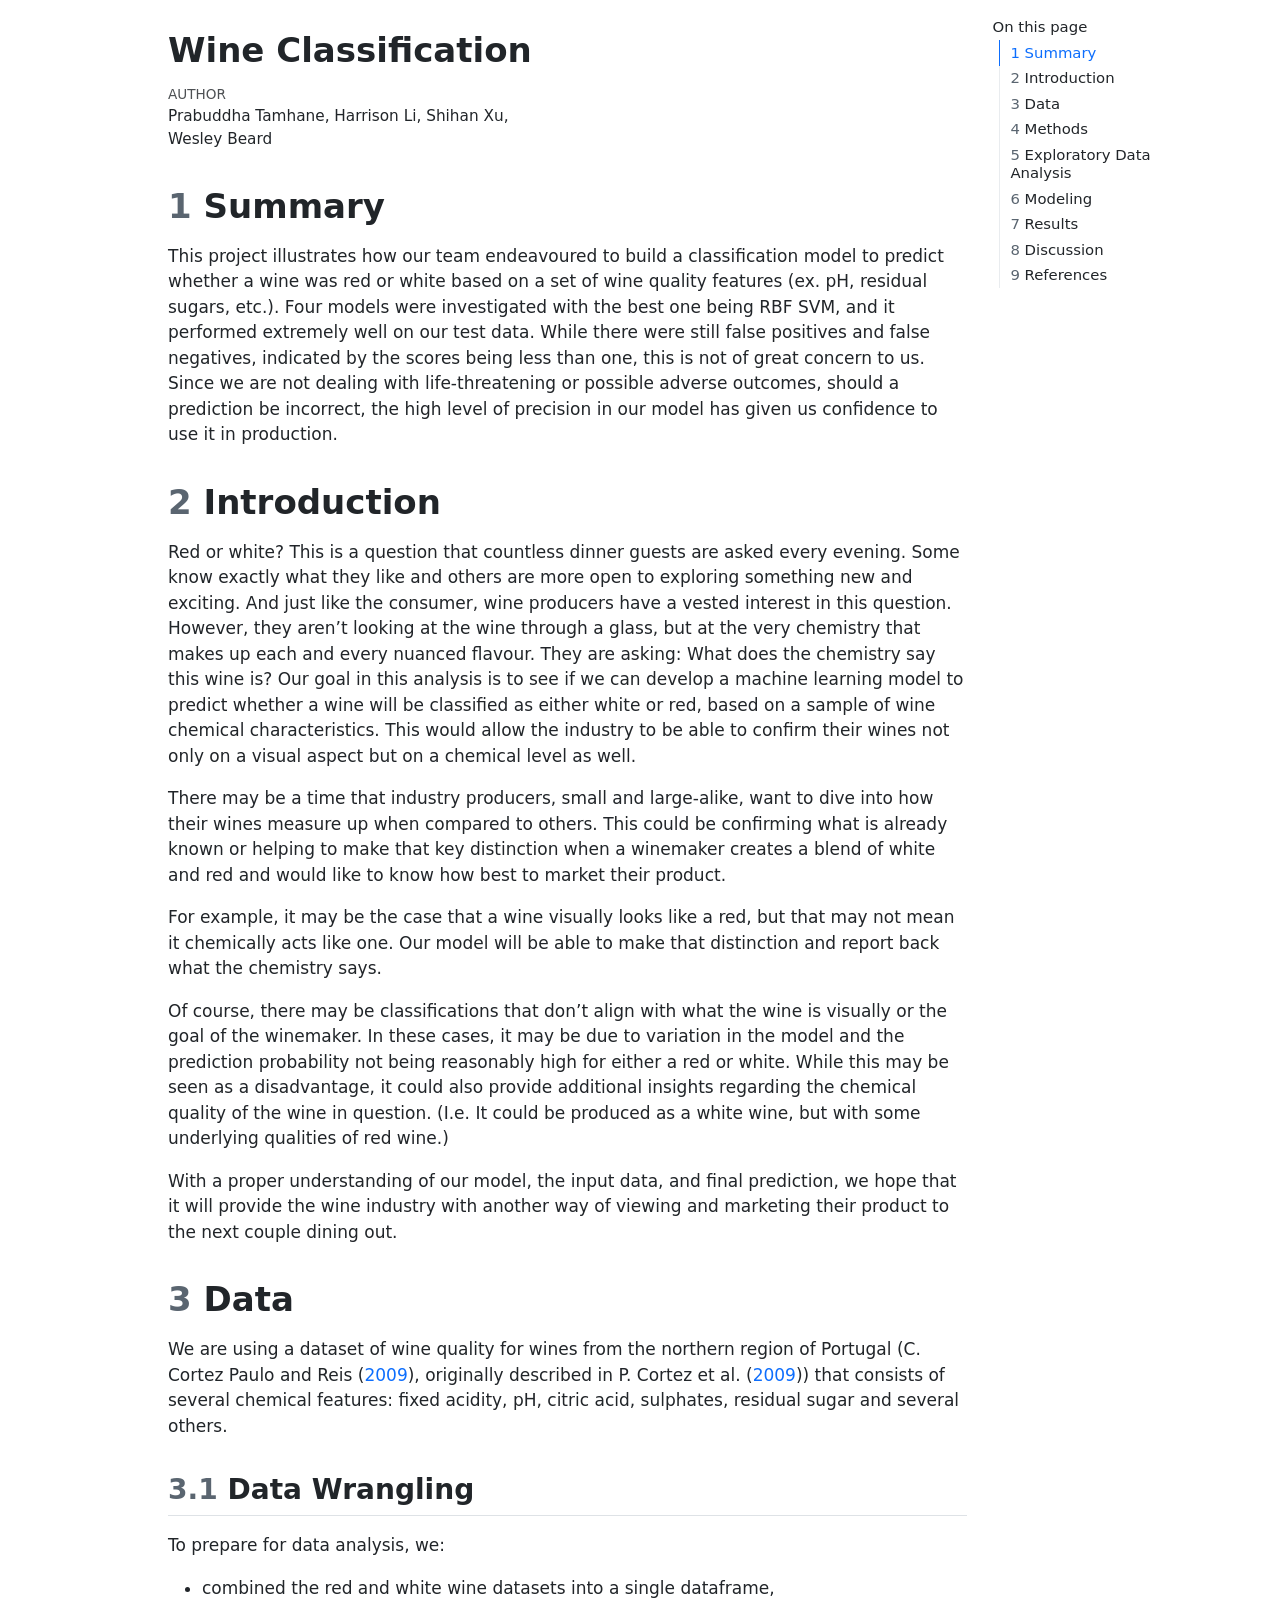
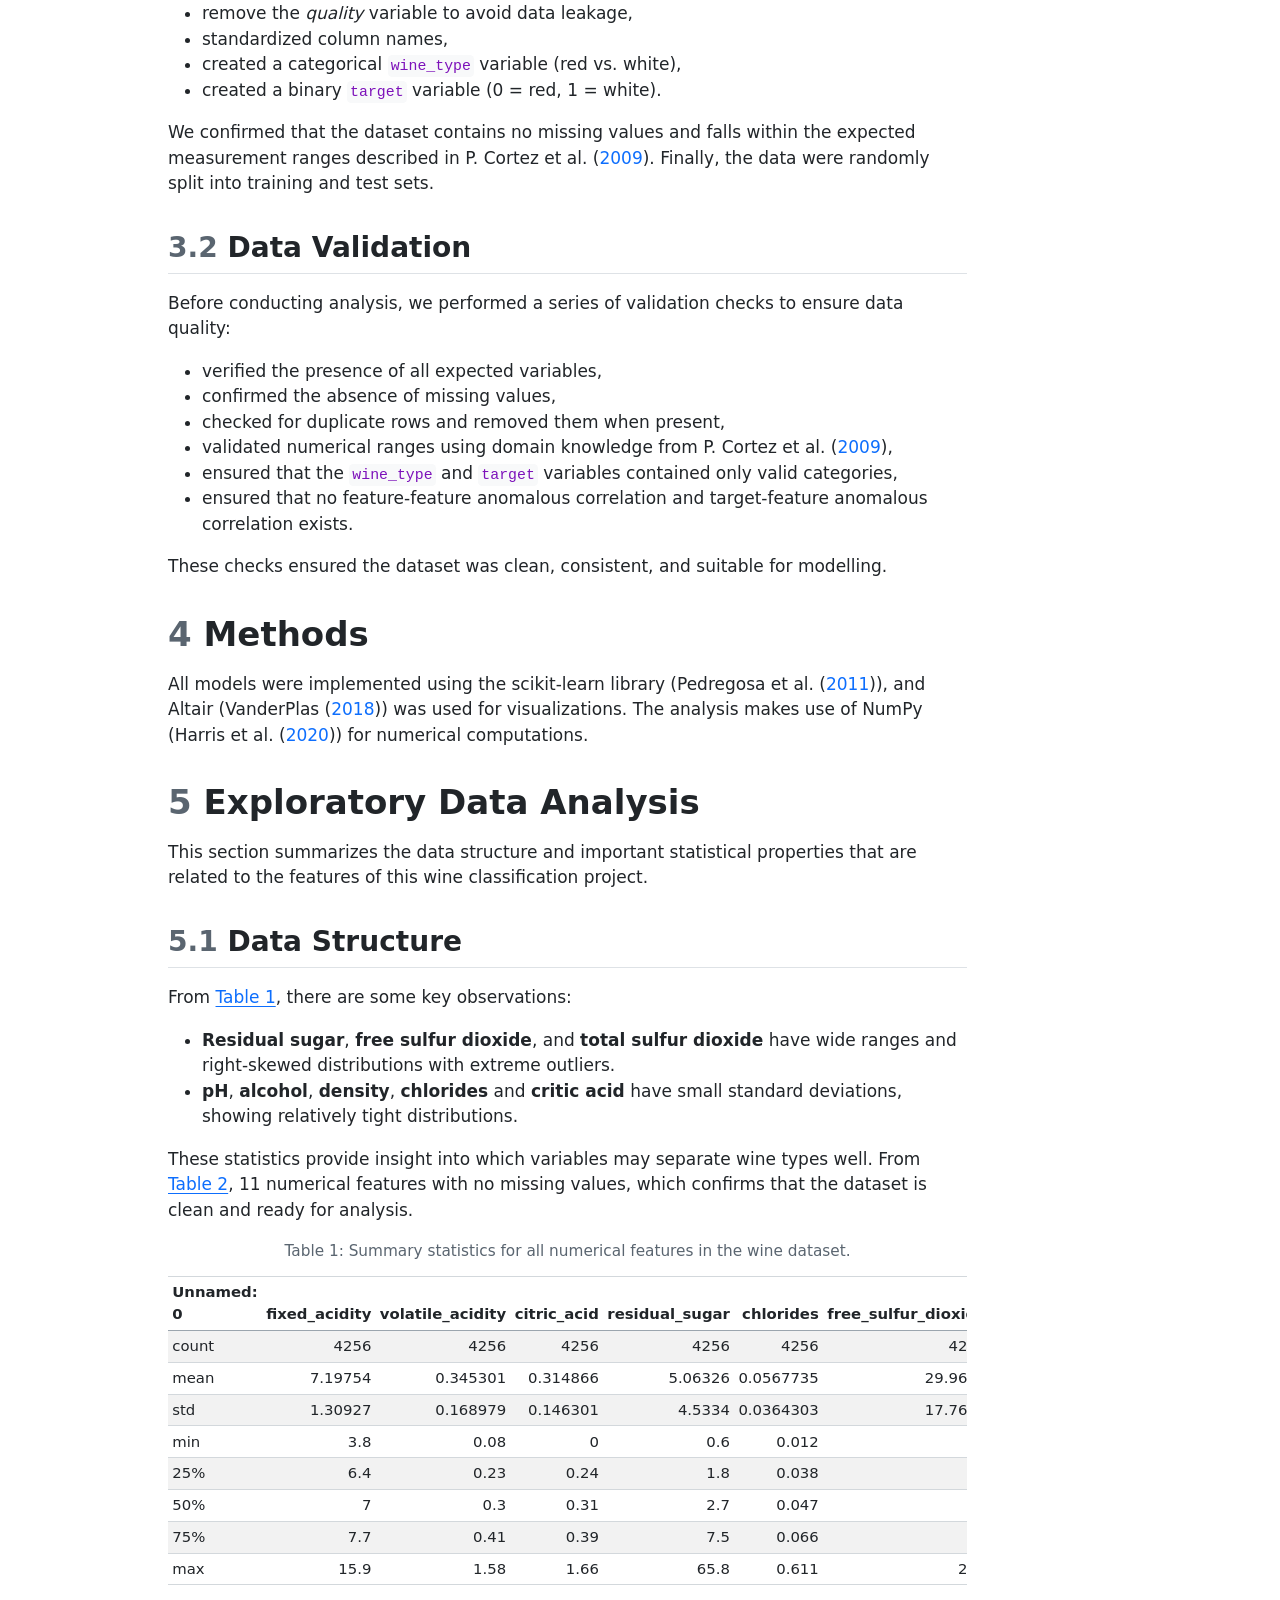
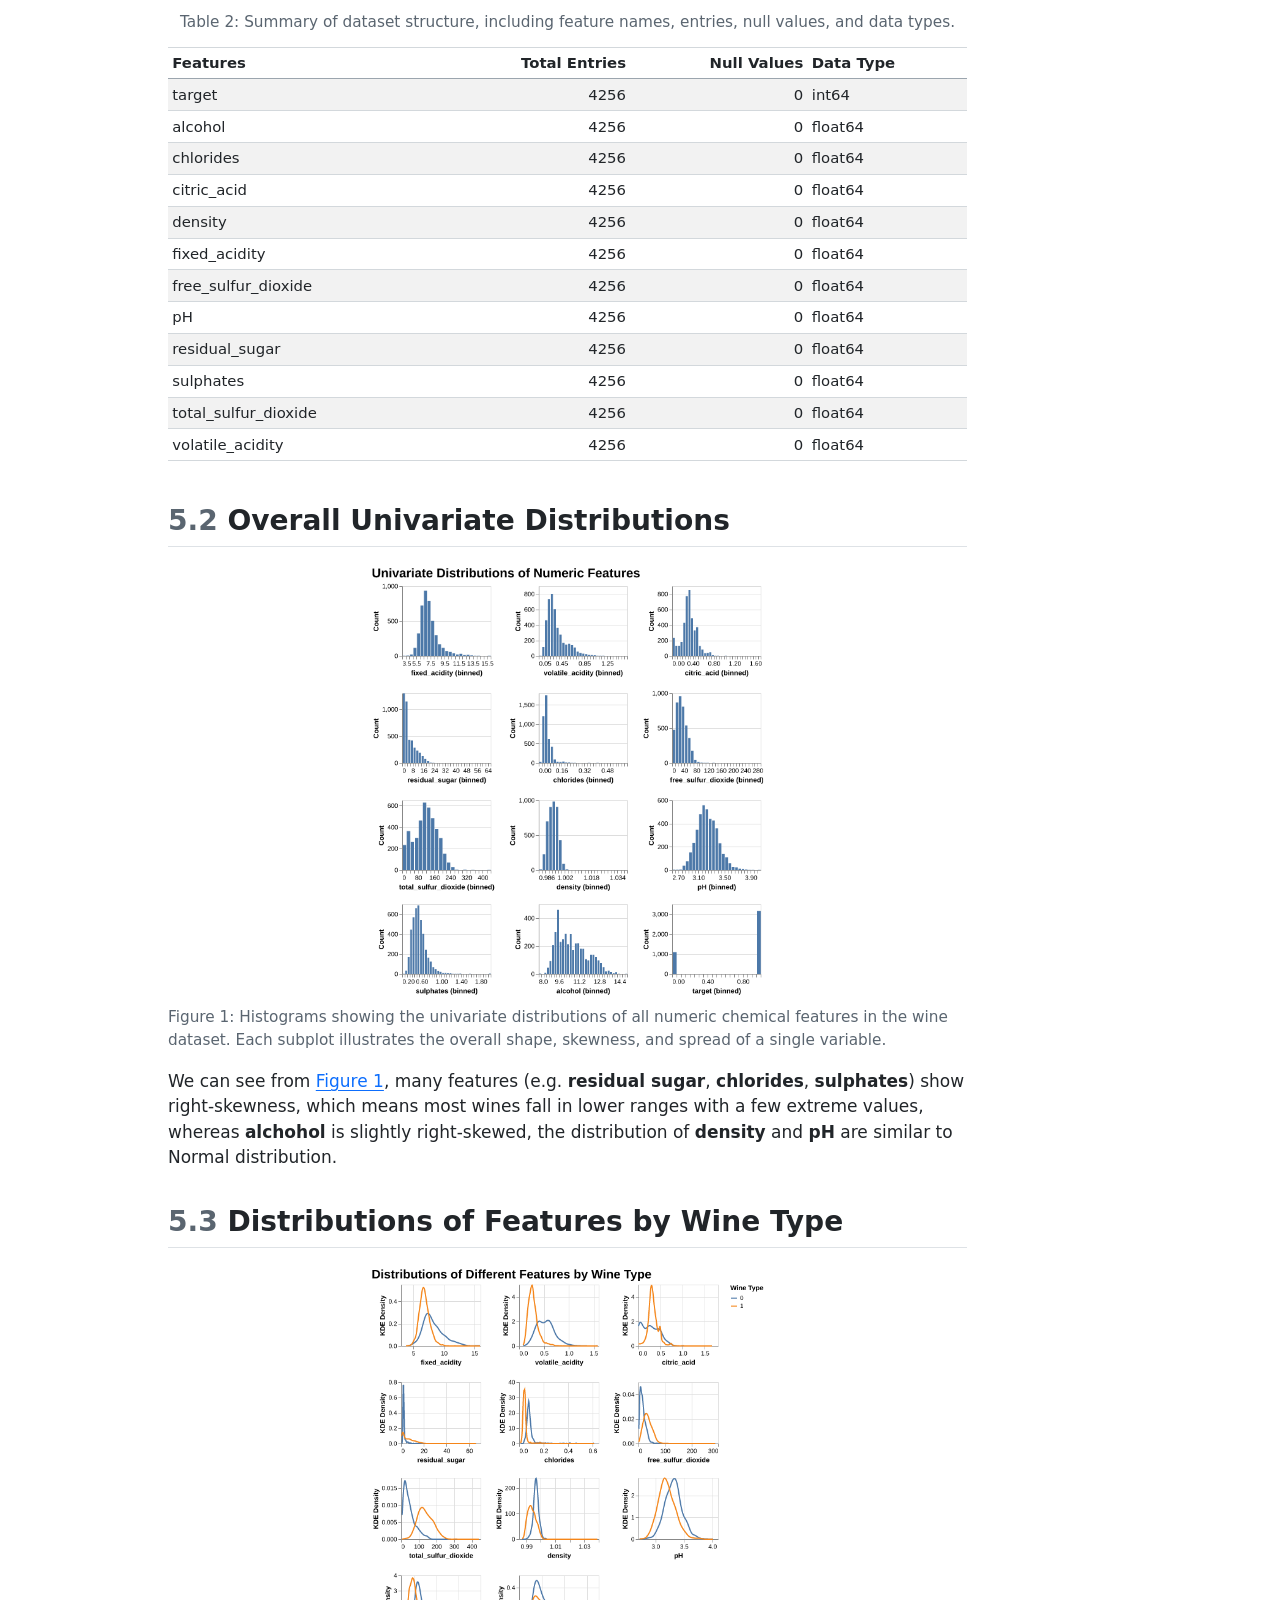
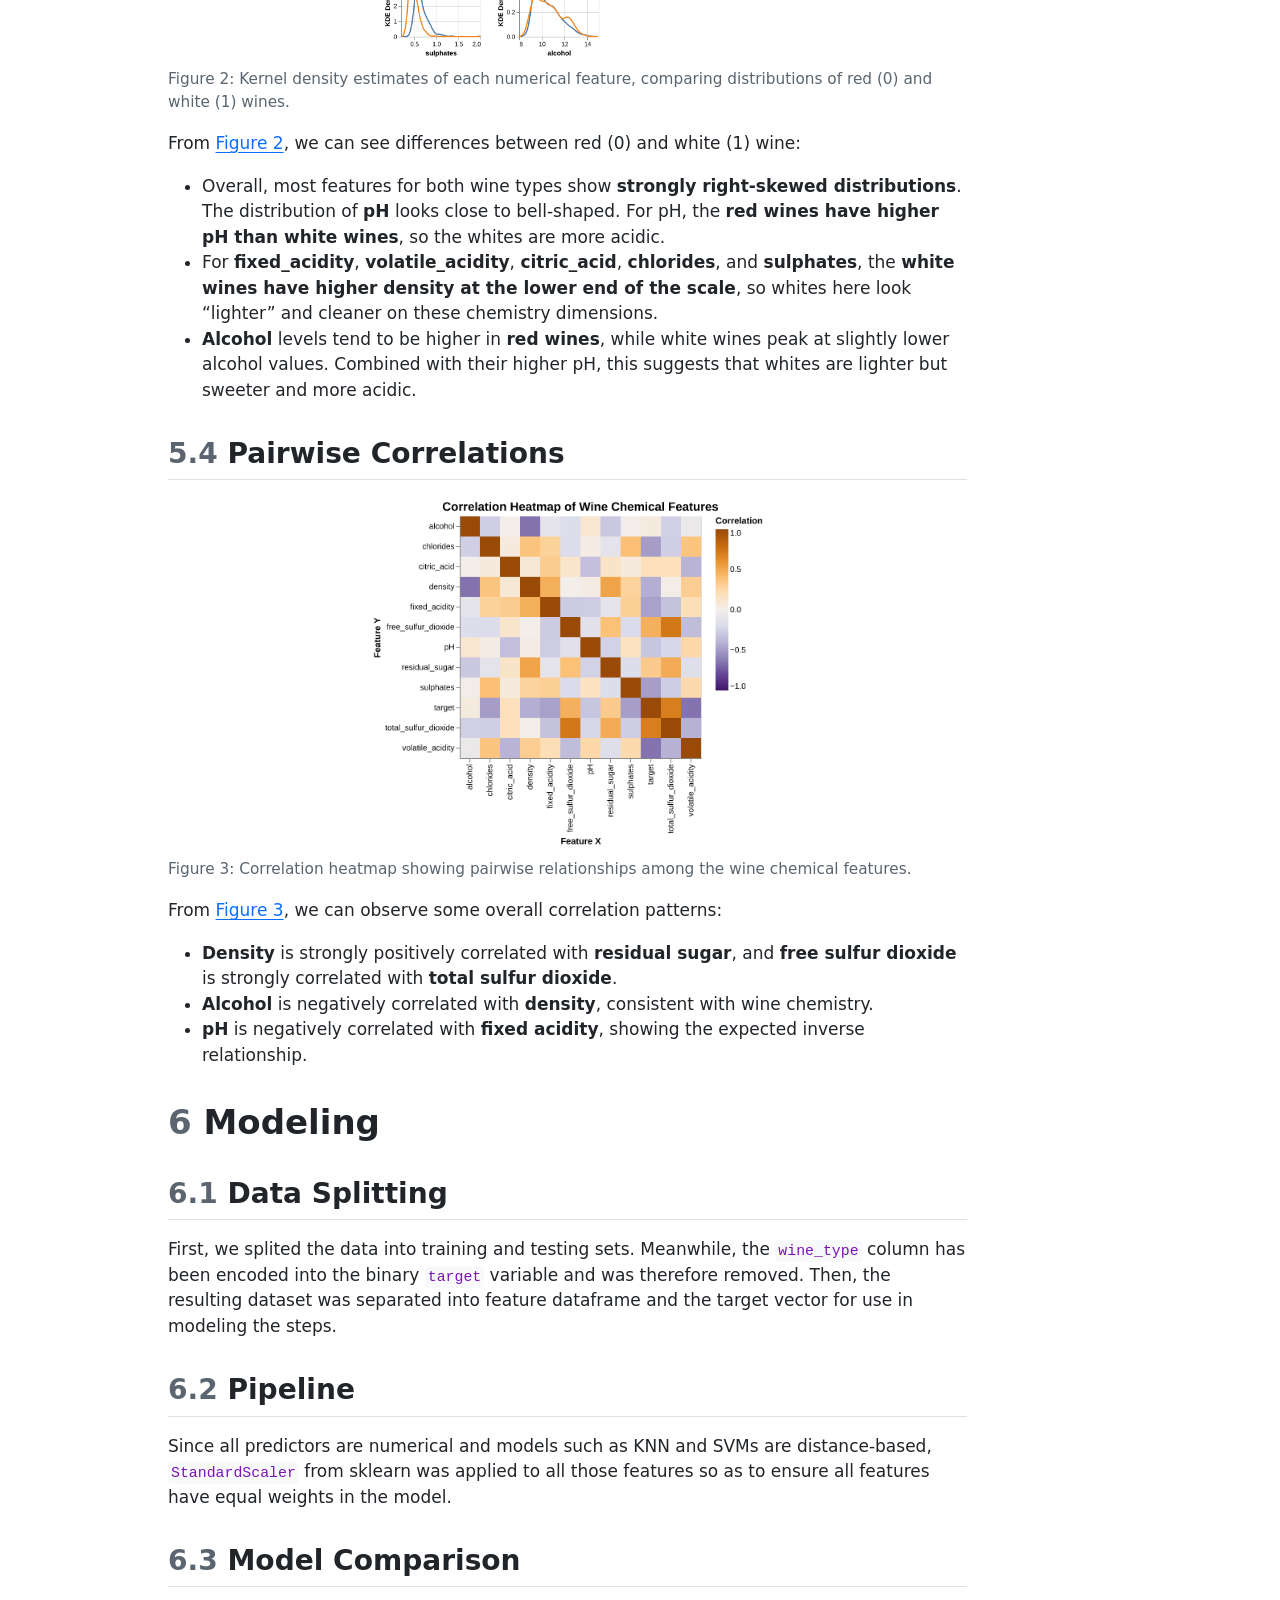
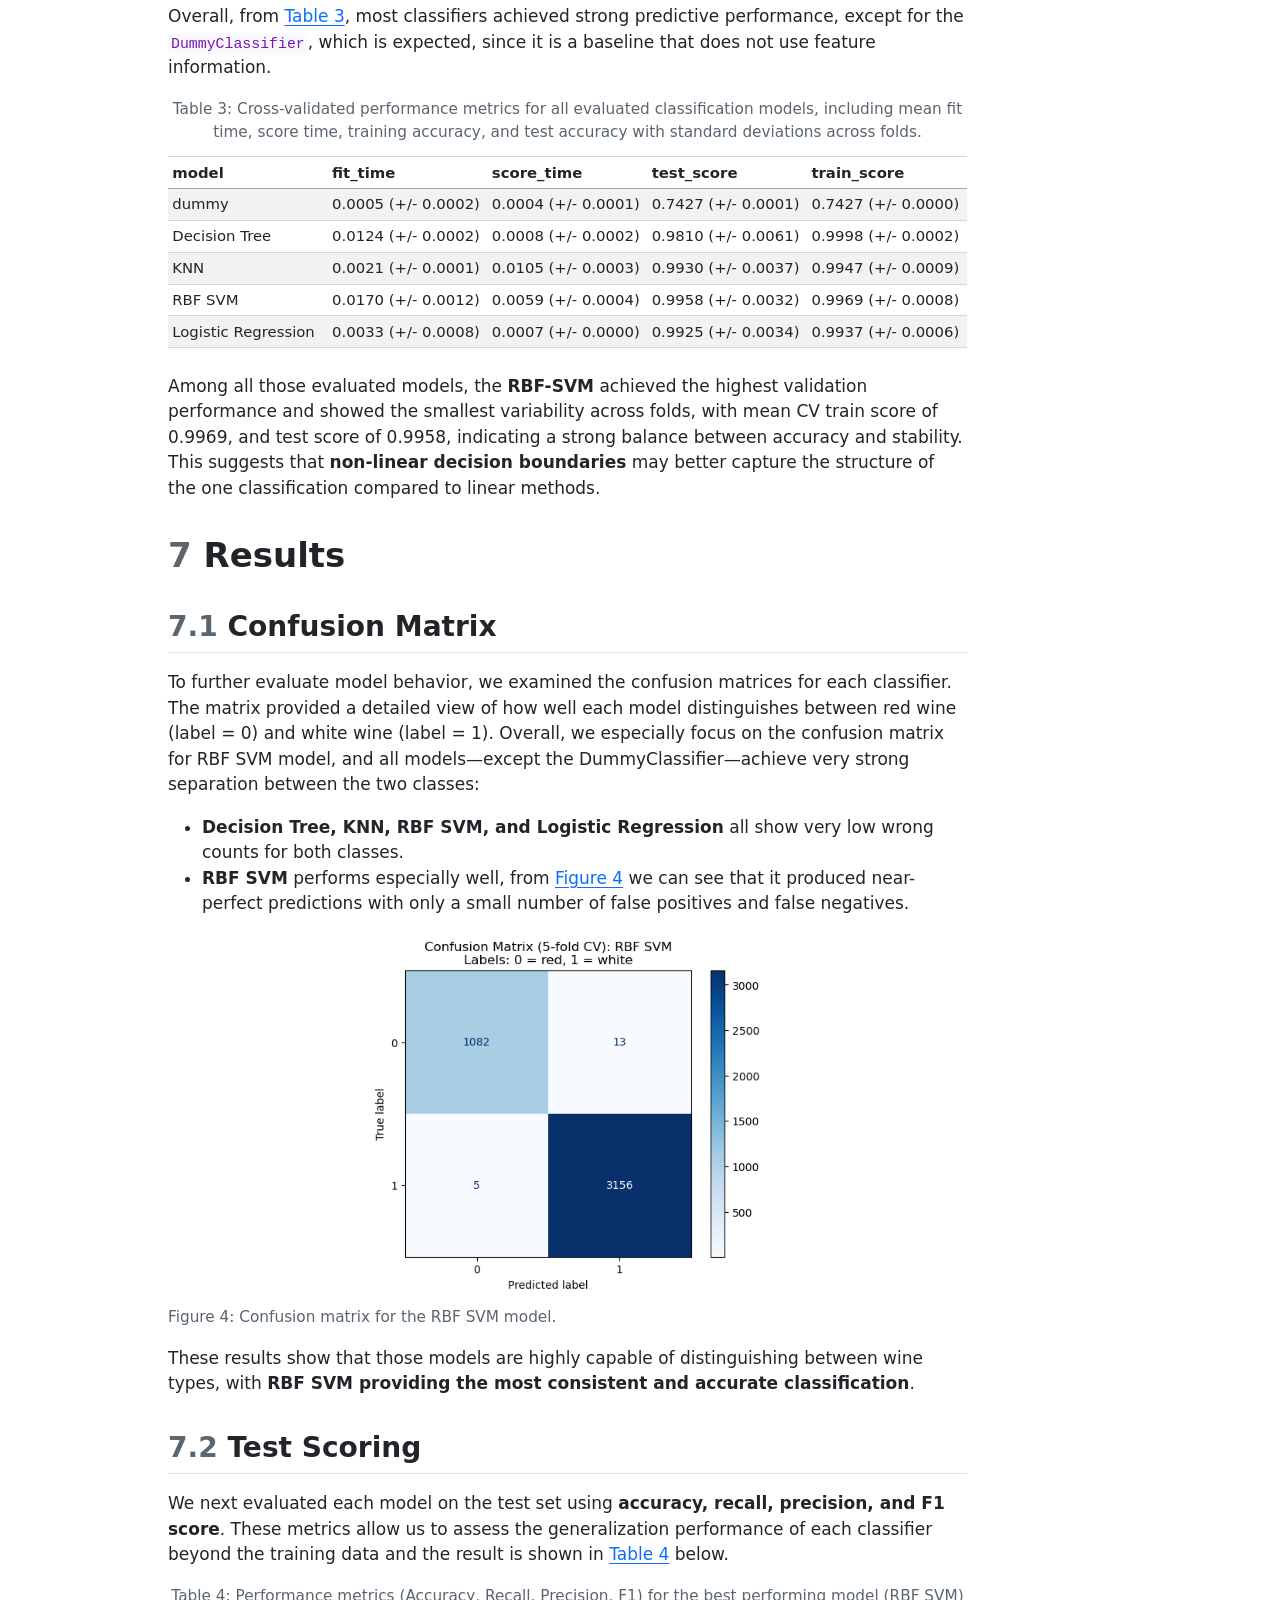
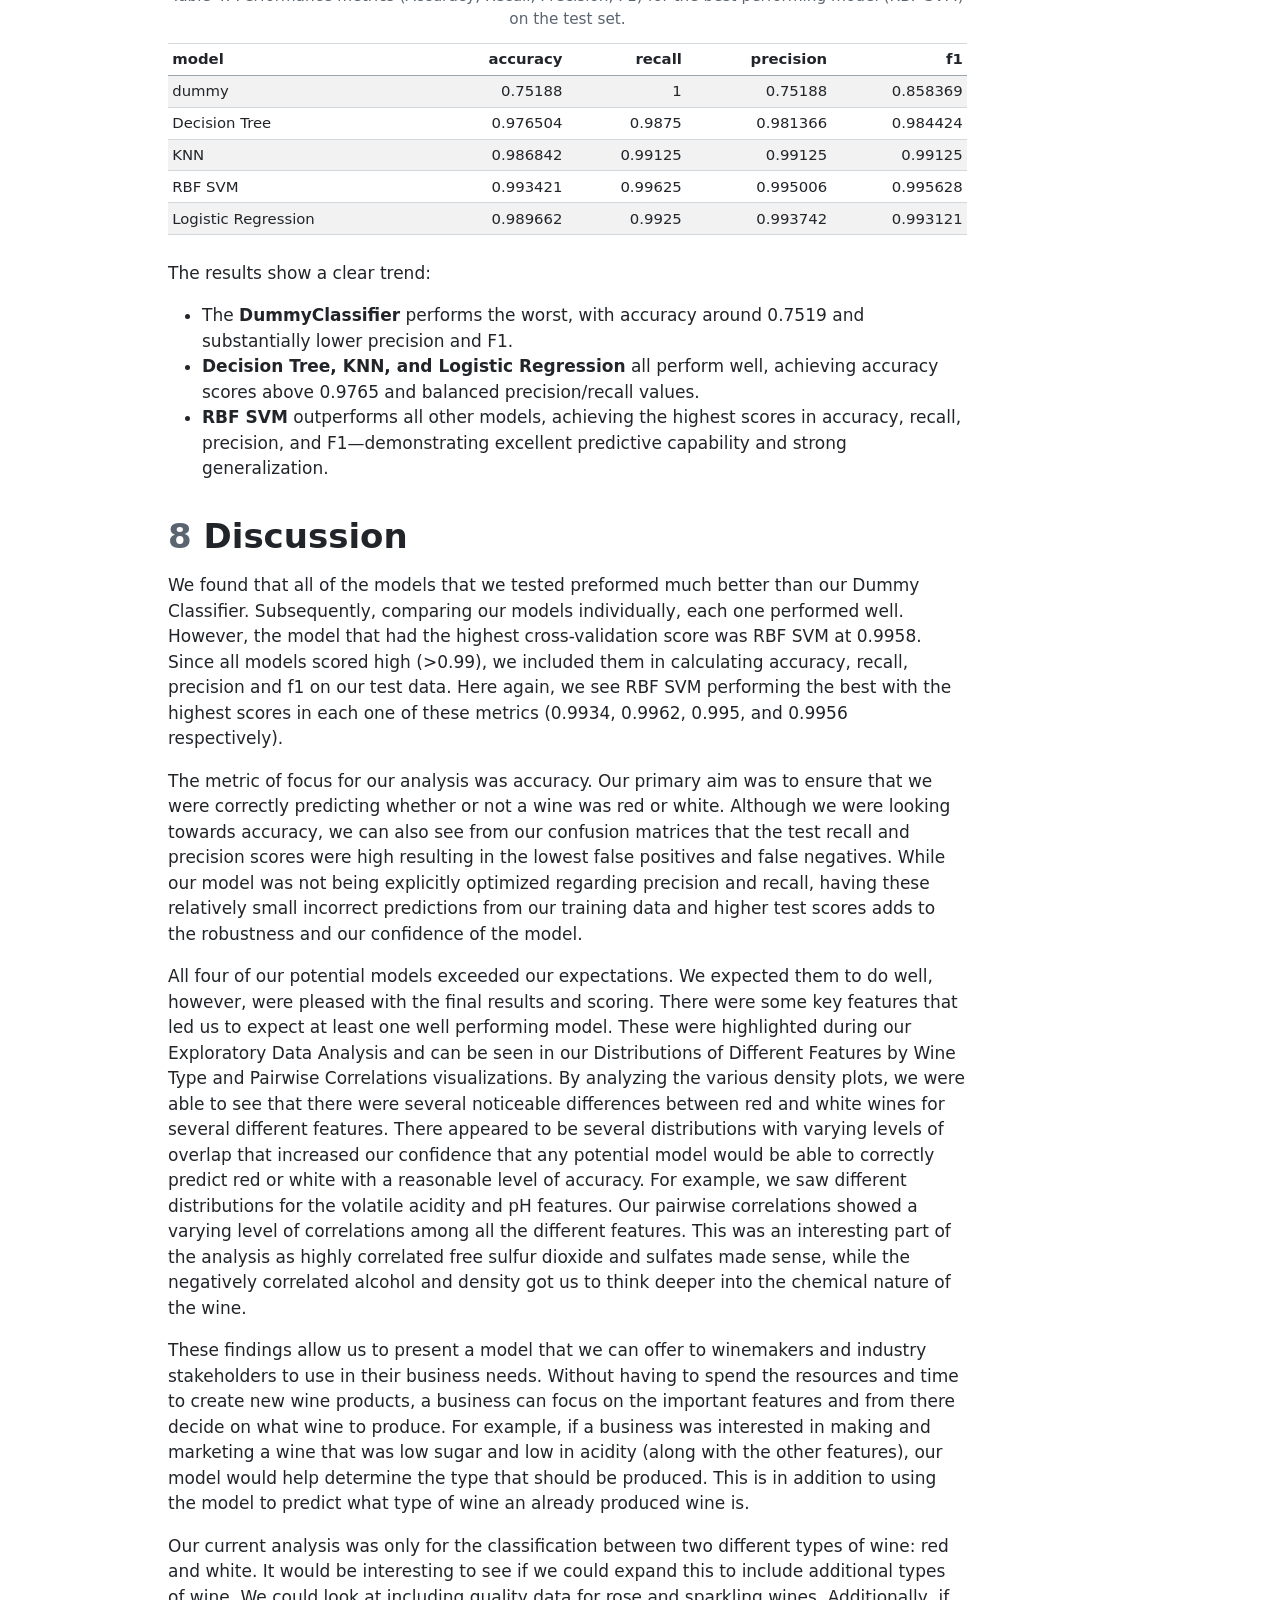
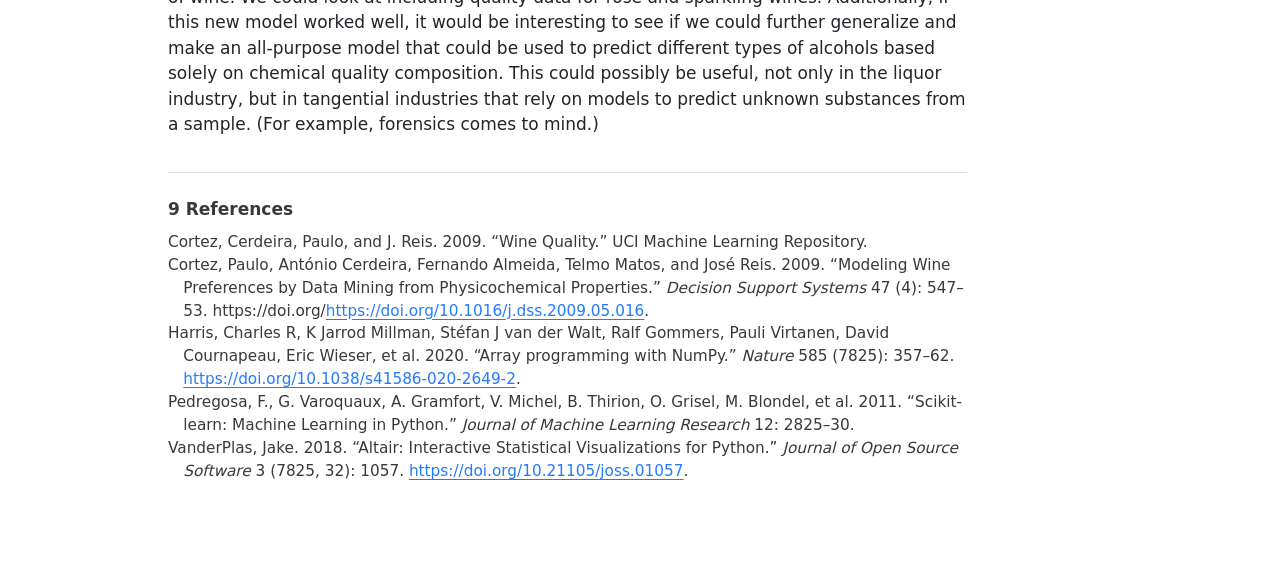
==== commit bf5a5da0: "adjust Makefile for only rendering html" ====
--- a/docs/reports/wine_classifier.html
+++ b/docs/reports/wine_classifier.html
@@ -578,36 +578,36 @@
 <tbody>
 <tr class="odd">
 <td style="text-align: left;">dummy</td>
-<td style="text-align: left;">0.0006 (+/- 0.0006)</td>
-<td style="text-align: left;">0.0005 (+/- 0.0001)</td>
+<td style="text-align: left;">0.0005 (+/- 0.0002)</td>
+<td style="text-align: left;">0.0004 (+/- 0.0001)</td>
 <td style="text-align: left;">0.7427 (+/- 0.0001)</td>
 <td style="text-align: left;">0.7427 (+/- 0.0000)</td>
 </tr>
 <tr class="even">
 <td style="text-align: left;">Decision Tree</td>
-<td style="text-align: left;">0.0127 (+/- 0.0004)</td>
-<td style="text-align: left;">0.0007 (+/- 0.0000)</td>
+<td style="text-align: left;">0.0124 (+/- 0.0002)</td>
+<td style="text-align: left;">0.0008 (+/- 0.0002)</td>
 <td style="text-align: left;">0.9810 (+/- 0.0061)</td>
 <td style="text-align: left;">0.9998 (+/- 0.0002)</td>
 </tr>
 <tr class="odd">
 <td style="text-align: left;">KNN</td>
-<td style="text-align: left;">0.0024 (+/- 0.0001)</td>
-<td style="text-align: left;">0.0110 (+/- 0.0003)</td>
+<td style="text-align: left;">0.0021 (+/- 0.0001)</td>
+<td style="text-align: left;">0.0105 (+/- 0.0003)</td>
 <td style="text-align: left;">0.9930 (+/- 0.0037)</td>
 <td style="text-align: left;">0.9947 (+/- 0.0009)</td>
 </tr>
 <tr class="even">
 <td style="text-align: left;">RBF SVM</td>
-<td style="text-align: left;">0.0183 (+/- 0.0018)</td>
-<td style="text-align: left;">0.0061 (+/- 0.0002)</td>
+<td style="text-align: left;">0.0170 (+/- 0.0012)</td>
+<td style="text-align: left;">0.0059 (+/- 0.0004)</td>
 <td style="text-align: left;">0.9958 (+/- 0.0032)</td>
 <td style="text-align: left;">0.9969 (+/- 0.0008)</td>
 </tr>
 <tr class="odd">
 <td style="text-align: left;">Logistic Regression</td>
-<td style="text-align: left;">0.0037 (+/- 0.0018)</td>
-<td style="text-align: left;">0.0007 (+/- 0.0001)</td>
+<td style="text-align: left;">0.0033 (+/- 0.0008)</td>
+<td style="text-align: left;">0.0007 (+/- 0.0000)</td>
 <td style="text-align: left;">0.9925 (+/- 0.0034)</td>
 <td style="text-align: left;">0.9937 (+/- 0.0006)</td>
 </tr>
